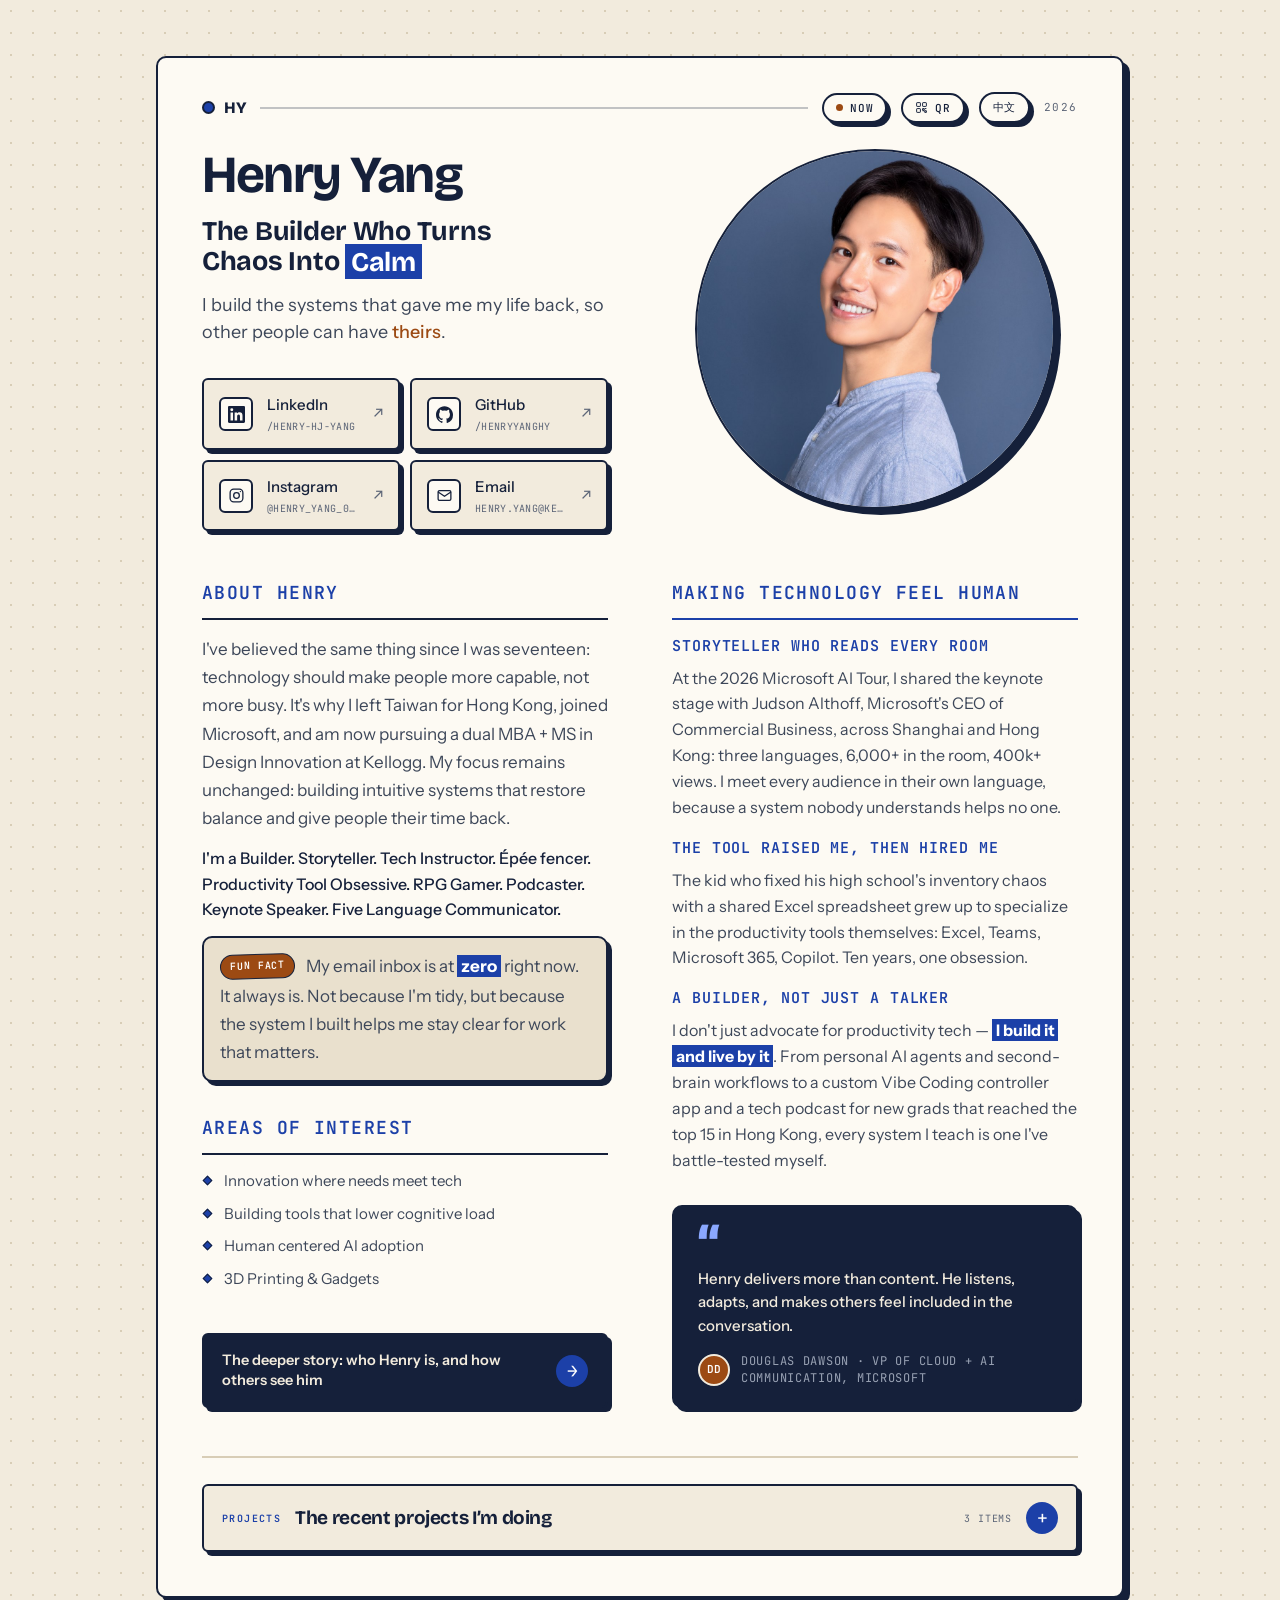
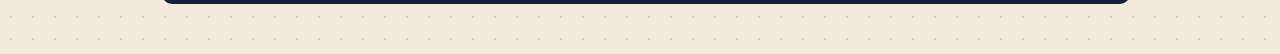
==== index.html @ aa13d62b "fix: keep photo labels and later paragraphs styled after the move The previous move carried the deta" ====
<!DOCTYPE html>
<html lang="en">
<head>
  <meta charset="utf-8" />
  <meta name="viewport" content="width=device-width, initial-scale=1, viewport-fit=cover" />
  <title>Henry Yang</title>
  <meta name="description" content="Henry Yang. The builder who turns chaos into calm. I build the systems that gave me my life back, so other people can have theirs. ex-Microsoft, Kellogg MMM '28." />
  <meta name="theme-color" content="#f2ebdd" />
  <link rel="icon" type="image/png" sizes="32x32" href="images/favicon-32.png" />
  <link rel="icon" type="image/png" sizes="192x192" href="images/favicon-192.png" />
  <link rel="apple-touch-icon" href="images/apple-touch-icon.png" />

  <!-- Open Graph -->
  <meta property="og:title" content="Henry Yang — The Builder Who Turns Chaos Into Calm" />
  <meta property="og:description" content="From proving myself to enabling others. I build the systems that gave me my life back, so other people can have theirs." />
  <meta property="og:type" content="profile" />
  <meta property="og:url" content="https://henryyanghy.github.io/namecard/" />
  <meta property="og:image" content="https://henryyanghy.github.io/namecard/images/og-v3.png" />
  <meta property="og:image:width" content="1200" />
  <meta property="og:image:height" content="630" />
  <meta property="profile:first_name" content="Henry" />
  <meta property="profile:last_name" content="Yang" />

  <!-- Twitter Card -->
  <meta name="twitter:card" content="summary_large_image" />
  <meta name="twitter:title" content="Henry Yang — The Builder Who Turns Chaos Into Calm" />
  <meta name="twitter:description" content="From proving myself to enabling others. I build the systems that gave me my life back, so other people can have theirs." />
  <meta name="twitter:image" content="https://henryyanghy.github.io/namecard/images/og-v3.png" />

  <!-- JSON-LD -->
  <script type="application/ld+json">
  {
    "@context": "https://schema.org",
    "@type": "Person",
    "name": "Henry Yang",
    "alternateName": "楊欣融",
    "url": "https://henryyanghy.github.io/namecard/",
    "email": "henry.yang@kellogg.northwestern.edu",
    "jobTitle": "Builder & AI Adoption Specialist",
    "description": "The builder who turns chaos into calm. Practitioner-expert in productivity technology, turning complex tools into systems anyone can run.",
    "knowsAbout": ["Productivity technology", "Human-centered AI adoption", "Microsoft 365 Copilot", "Second brain systems", "Tech storytelling"],
    "alumniOf": [
      { "@type": "Organization", "name": "Microsoft" },
      { "@type": "CollegeOrUniversity", "name": "Kellogg School of Management", "department": "MMM Program" }
    ],
    "sameAs": [
      "https://www.linkedin.com/in/henry-hj-yang/",
      "https://github.com/henryyangHY",
      "https://www.instagram.com/henry_yang_0927/"
    ]
  }
  </script>

  <!-- Language carried from the other page. This runs before first paint so a
       Chinese reader never sees a frame of English; the dictionary strings are
       filled in by the main script at the end of the body. -->
  <script>if(/[?&]lang=zh/i.test(location.search))document.documentElement.lang='zh-Hant';</script>

  <!-- ?lang=zh serves the same file, so point search engines at the bare URL. -->
  <link rel="canonical" href="https://henryyanghy.github.io/namecard/" />

  <!-- ?v= is a cache buster: bump it whenever v2.css changes, or returning
       visitors keep rendering new markup against a stale cached stylesheet. -->
  <link rel="stylesheet" href="assets/css/v2.css?v=4.4" />
</head>
<body>

<div class="cb-page-wrap">
  <main class="page">
    <article class="bio-card">

      <header class="rail">
        <span class="rail__brand"><span class="rail__dot" aria-hidden="true"></span><span class="rail__mono">HY</span></span>
        <span class="rail__rule" aria-hidden="true"></span>
        <button class="cb-pill" type="button" id="now-btn" data-i18n-label="now.aria" aria-label="See what Henry is up to now">
          <span class="cb-pill__live" aria-hidden="true"></span><span>Now</span>
        </button>
        <button class="cb-pill" type="button" id="qr-btn" data-i18n-label="qr.aria" aria-label="Show QR code to share this page">
          <svg viewBox="0 0 24 24" fill="none" stroke="currentColor" stroke-width="1.8" width="13" height="13" aria-hidden="true"><rect x="3" y="3" width="7" height="7" rx="1"></rect><rect x="14" y="3" width="7" height="7" rx="1"></rect><rect x="3" y="14" width="7" height="7" rx="1"></rect><path d="M14 14h3v3h-3zM18 18h3v3h-3zM14 18h3M18 14h3"></path></svg><span>QR</span>
        </button>
        <!-- Label shows the language you would GET, not the one you are in.
             It goes through the dictionary rather than paired markup: this is
             the one place an English page has to render han characters, and
             the paired-DOM rule would hide them. -->
        <button class="cb-pill" type="button" id="lang-btn" data-i18n-label="lang.aria" aria-label="Switch to Chinese">
          <span data-i18n="lang.label">中文</span>
        </button>
        <span class="rail__year">2026</span>
      </header>

      <div class="bio">

        <div class="bio__row bio__row--intro">
          <div class="bio__cell bio__cell--intro">
            <div class="bio__id">
              <h1 class="hero__name" lang="en">Henry Yang</h1>
              <h1 class="hero__name" lang="zh-Hant">楊欣融 Henry Yang</h1>
              <p class="moniker" lang="en">The Builder Who Turns<br>Chaos Into <span class="cb-mark">Calm</span></p>
              <p class="moniker" lang="zh-Hant"><span class="cb-mark">化亂為靜</span>的建造者</p>
              <p class="bio__tagline" lang="en">I build the systems that gave me my life back, so other people can have <span class="cb-em">theirs</span>.</p>
              <p class="bio__tagline" lang="zh-Hant">我打造了那些讓我重拾人生的系統，好讓其他人也能找回<span class="cb-em">自己的人生</span>。</p>
            </div>

            <nav class="bio__contact" aria-label="Contact links">
              <a class="cb-link" href="https://www.linkedin.com/in/henry-hj-yang/" target="_blank" rel="noopener">
                <span class="cb-ico"><svg viewBox="0 0 24 24" fill="currentColor" aria-hidden="true"><path d="M20.45 20.45h-3.55v-5.57c0-1.33-.02-3.04-1.85-3.04-1.86 0-2.14 1.45-2.14 2.94v5.67H9.36V9h3.41v1.56h.05c.48-.9 1.64-1.85 3.38-1.85 3.61 0 4.28 2.38 4.28 5.47v6.27ZM5.34 7.43a2.06 2.06 0 1 1 0-4.12 2.06 2.06 0 0 1 0 4.12ZM7.12 20.45H3.56V9h3.56v11.45ZM22.22 0H1.77C.79 0 0 .77 0 1.72v20.56C0 23.23.79 24 1.77 24h20.45c.98 0 1.78-.77 1.78-1.72V1.72C24 .77 23.2 0 22.22 0Z"></path></svg></span>
                <span class="cb-link__label"><span class="cb-link__name">LinkedIn</span><span class="cb-link__handle">/HENRY-HJ-YANG</span></span>
                <span class="cb-arrow" aria-hidden="true">↗</span>
              </a>
              <a class="cb-link" href="https://github.com/henryyangHY" target="_blank" rel="noopener">
                <span class="cb-ico"><svg viewBox="0 0 24 24" fill="currentColor" aria-hidden="true"><path d="M12 .5C5.37.5 0 5.87 0 12.5c0 5.3 3.44 9.8 8.21 11.39.6.11.82-.26.82-.58v-2.03c-3.34.73-4.04-1.61-4.04-1.61-.55-1.39-1.34-1.76-1.34-1.76-1.09-.75.08-.73.08-.73 1.21.09 1.84 1.24 1.84 1.24 1.07 1.84 2.81 1.31 3.5 1 .11-.78.42-1.31.76-1.61-2.67-.3-5.47-1.34-5.47-5.95 0-1.31.47-2.39 1.24-3.24-.12-.3-.54-1.52.12-3.18 0 0 1.01-.32 3.3 1.24a11.4 11.4 0 0 1 6 0c2.29-1.56 3.3-1.24 3.3-1.24.66 1.66.24 2.88.12 3.18.77.85 1.24 1.93 1.24 3.24 0 4.62-2.8 5.65-5.48 5.94.43.37.81 1.1.81 2.22v3.29c0 .32.22.7.83.58A12 12 0 0 0 24 12.5C24 5.87 18.63.5 12 .5Z"></path></svg></span>
                <span class="cb-link__label"><span class="cb-link__name">GitHub</span><span class="cb-link__handle">/HENRYYANGHY</span></span>
                <span class="cb-arrow" aria-hidden="true">↗</span>
              </a>
              <a class="cb-link" href="https://www.instagram.com/henry_yang_0927/" target="_blank" rel="noopener">
                <span class="cb-ico"><svg viewBox="0 0 24 24" fill="none" stroke="currentColor" stroke-width="1.8" aria-hidden="true"><rect x="3" y="3" width="18" height="18" rx="5"></rect><circle cx="12" cy="12" r="4"></circle><circle cx="17.5" cy="6.5" r="1" fill="currentColor" stroke="none"></circle></svg></span>
                <span class="cb-link__label"><span class="cb-link__name">Instagram</span><span class="cb-link__handle">@HENRY_YANG_0927</span></span>
                <span class="cb-arrow" aria-hidden="true">↗</span>
              </a>
              <a class="cb-link" href="mailto:henry.yang@kellogg.northwestern.edu">
                <span class="cb-ico"><svg viewBox="0 0 24 24" fill="none" stroke="currentColor" stroke-width="1.8" aria-hidden="true"><rect x="3" y="5" width="18" height="14" rx="2"></rect><path d="m3 7 9 6 9-6"></path></svg></span>
                <span class="cb-link__label"><span class="cb-link__name">Email</span><span class="cb-link__handle">HENRY.YANG@KELLOGG.NORTHWESTERN.EDU</span></span>
                <span class="cb-arrow" aria-hidden="true">↗</span>
              </a>
            </nav>
          </div>

          <div class="bio__cell bio__cell--media">
            <button class="bio__photo avatar" type="button" id="avatar-btn" data-i18n-label="avatar.aria" aria-label="Save Henry's contact card to your phone">
              <span class="avatar__frame"><img src="images/avatar.jpg" alt="Henry Yang" width="200" height="200"></span>
              <span class="avatar__tape" aria-hidden="true" data-i18n="avatar.tape">Tap the photo to save contact</span>
            </button>
          </div>
        </div>

        <div class="bio__row bio__row--body">
          <div class="bio__cell bio__cell--facets">
            <section class="block bio__about">
              <h2 class="block__head" style="font-size: 18px" lang="en">About Henry</h2>
              <h2 class="block__head" style="font-size: 18px" lang="zh-Hant">關於 Henry</h2>
              <p class="about__belief" lang="en">I've believed the same thing since I was seventeen: technology should make people more capable, not more busy. It's why I left Taiwan for Hong Kong, joined Microsoft, and am now pursuing a dual MBA + MS in Design Innovation at Kellogg. My focus remains unchanged: building intuitive systems that restore balance and give people their time back.</p>
              <p class="about__belief" lang="zh-Hant">從十七歲到現在，我始終相信：科技應該使人更有能力，而不是讓人更忙碌。這就是為什麼我離開台灣到香港、加入 Microsoft，現在則在美國西北大學的凱洛格管理學院攻讀 MBA 與創新設計雙碩士學位。我的專注始終不變：打造直覺好用的系統，把平衡和時間還給人。</p>
              <p class="about__attrs" lang="en">I'm a Builder. Storyteller. Tech Instructor. Épée fencer. Productivity Tool Obsessive. RPG Gamer. Podcaster. Keynote Speaker. Five Language Communicator.</p>
              <p class="about__attrs" lang="zh-Hant">我是一個喜歡動手做的人。擅長說故事的人。科技講師。重劍擊劍手。生產力工具偏執狂。RPG 玩家。Podcast 主持人。主題演講講者。五語溝通者。</p>
              <p class="about__fun" lang="en"><span class="about__fun-tag">Fun fact</span> My email inbox is at <span class="cb-mark">zero</span>&nbsp;right now. It always is. Not because I'm tidy, but because the system I built helps me stay clear for work that matters.</p>
              <p class="about__fun" lang="zh-Hant"><span class="about__fun-tag">冷知識</span> 我的收件匣幾乎永遠保持<span class="cb-mark">零封信件</span>。<br>不是因為我愛整潔，而是因為我打造的系統幫助我為重要的工作保持清晰的思緒。</p>
            </section>

            <section class="block bio__areas">
              <h2 class="block__head" style="font-size: 18px" lang="en">Areas of interest</h2>
              <h2 class="block__head" style="font-size: 18px" lang="zh-Hant">關注的領域</h2>
              <ul class="ai-list">
                <li lang="en">Innovation where needs meet tech</li>
                <li lang="zh-Hant">需求與科技擦出的火花</li>
                <li lang="en">Building tools that lower cognitive load</li>
                <li lang="zh-Hant">打造降低認知負荷的工具</li>
                <li lang="en">Human centered AI adoption</li>
                <li lang="zh-Hant">以人為主體的 AI 設計與導入</li>
                <li lang="en">3D Printing &amp; Gadgets</li>
                <li lang="zh-Hant">3D 列印與各種小工具</li>
              </ul>
            </section>

            <a class="bio__cta story-cta" href="story.html">
              <span class="story-cta__text" lang="en">The deeper story: who Henry is, and how others see him</span>
              <span class="story-cta__text" lang="zh-Hant">更完整的故事：所以 Henry 到底是誰？</span>
              <span class="story-cta__arrow" aria-hidden="true">→</span>
            </a>
          </div>

          <div class="bio__cell bio__cell--proof">
            <section class="block bio__proofs">
              <h2 class="block__head block__head--accent" style="font-size: 18px" lang="en">Making technology feel human</h2>
              <h2 class="block__head block__head--accent" style="font-size: 18px" lang="zh-Hant">讓科技更有人的溫度</h2>
              <div class="proofs">
                <div class="proof">
                  <h3 class="proof__title" style="font-size: 15px" lang="en">Storyteller who reads every room</h3>
                  <h3 class="proof__title" style="font-size: 15px" lang="zh-Hant">能讀懂每一個場子的說書人</h3>
                  <p class="proof__text" lang="en">At the 2026 Microsoft AI Tour, I shared the keynote stage with Judson Althoff, Microsoft's CEO of Commercial Business, across Shanghai and Hong Kong: three languages, 6,000+ in the room, 400k+ views. I meet every audience in their own language, because a system nobody understands helps no one.</p>
                  <p class="proof__text" lang="zh-Hant">在 2026 年 Microsoft AI Tour 上，我與 Microsoft 商業業務執行長 Judson Althoff 一同站上上海與香港的主題演講舞台：三種語言、現場超過 6,000 人、觀看次數超過 40 萬。我用每一位觀眾自己的語言與他們交流，因為一個沒有人理解的系統，幫不了任何人。</p>
                </div>
                <div class="proof">
                  <h3 class="proof__title" style="font-size: 15px" lang="en">The tool raised me, then hired me</h3>
                  <h3 class="proof__title" style="font-size: 15px" lang="zh-Hant">生產力工具成就了我，然後雇用了我</h3>
                  <p class="proof__text" lang="en">The kid who fixed his high school's inventory chaos with a shared Excel spreadsheet grew up to specialize in the productivity tools themselves: Excel, Teams, Microsoft 365, Copilot. Ten years, one obsession.</p>
                  <p class="proof__text" lang="zh-Hant">那個用一份共用 Excel 試算表解決高中庫存混亂的小孩，長大後成為了專精生產力工具的專家：Excel、Teams、Microsoft 365、Copilot。十年光陰，一份執念。</p>
                </div>
                <div class="proof">
                  <h3 class="proof__title" style="font-size: 15px" lang="en">A builder, not just a talker</h3>
                  <h3 class="proof__title" style="font-size: 15px" lang="zh-Hant">會講，更會做</h3>
                  <p class="proof__text" lang="en">I don't just advocate for productivity tech — <span class="cb-mark">I build it and live by it</span>. From personal AI agents and second-brain workflows to a custom Vibe Coding controller app and a tech podcast for new grads that reached the top 15 in Hong Kong, every system I teach is one I've battle-tested myself.</p>
                  <p class="proof__text" lang="zh-Hant">我不只提倡生產力科技，<span class="cb-mark">我更親手打造，並身體力行</span>。從個人 AI agent、第二大腦工作流，到自己寫的 Vibe Coding 控制器 app，再到一檔給新鮮人的科技 Podcast（在香港衝到前 15 名），我教的每一套系統，都是我親身實戰驗證過的。</p>
                </div>
              </div>
            </section>

            <!-- Someone else's words stay in their own words in both languages.
                 The Chinese reading sits underneath as a gloss, marked as a
                 translation rather than standing in for what he said. -->
            <blockquote class="bio__testimonial testimonial">
              <p class="testimonial__quote" style="font-size: 15px">Henry delivers more than content. He listens, adapts, and makes others feel included in the conversation.</p>
              <p class="quote-gloss" lang="zh-Hant">「Henry 給的不只是內容。他會聽、會調整，讓每個人都覺得自己在這場對話裡。」</p>
              <footer class="testimonial__foot">
                <span class="testimonial__avatar" aria-hidden="true">DD</span>
                <cite class="testimonial__cite" style="font-size: 12px" lang="en">Douglas Dawson · VP of Cloud + AI Communication, Microsoft</cite>
                <cite class="testimonial__cite" style="font-size: 12px" lang="zh-Hant">Douglas Dawson · Microsoft 雲端與 AI 溝通副總裁</cite>
              </footer>
            </blockquote>
          </div>
        </div>


        <details class="projects" id="projects">
          <summary class="projects__summary">
            <span class="projects__head">
              <span class="projects__kicker" lang="en">Projects</span>
              <span class="projects__kicker" lang="zh-Hant">專案</span>
              <span class="projects__title" lang="en">The recent projects I&rsquo;m doing</span>
              <span class="projects__title" lang="zh-Hant">最近在做的事</span>
            </span>
            <span class="projects__count" data-i18n="projects.count">3 items</span>
            <span class="projects__toggle" aria-hidden="true"></span>
          </summary>

          <div class="projects__grid" id="projects-grid">

            <article class="project" id="p-paper-bridge">
              <button class="project__open" type="button">
                <span class="project__thumb"><img src="images/projects/paper-bridge/01-desk.jpg" alt="" width="1600" height="1200" loading="lazy" decoding="async" style="object-position:center 35%"></span>
                <span class="project__verb" lang="en">I built</span>
                <span class="project__verb" lang="zh-Hant">我在做</span>
                <span class="project__name" lang="en"><em>I built:</em> An AI agent skill that bridges my digital and analog notes for classes</span>
                <span class="project__name" lang="zh-Hant"><em>我在做：</em>一個 AI agent skill，串接我上課的數位筆記與紙本筆記</span>
                <span class="project__line" lang="en">paper-bridge turns photos of my Post-its into Heptabase notes, and my Heptabase whiteboards into print-ready PDFs.</span>
                <span class="project__line" lang="zh-Hant">paper-bridge 把 Post-it 照片變成 Heptabase 筆記，也把白板印成可以帶進教室的 PDF。</span>
                <span class="project__meta"><span class="project__year">2026</span><span class="project__cue" data-i18n="cue.open">Open &#8599;</span></span>
              </button>

              <div class="project__detail" hidden>
                <header class="pd__head">
                  <span class="project__verb" lang="en">I built</span>
                  <span class="project__verb" lang="zh-Hant">我在做</span>
                  <h2 class="pd__title" lang="en"><em>I built:</em> An AI agent skill that bridges my digital and analog notes for classes</h2>
                  <h2 class="pd__title" lang="zh-Hant"><em>我在做：</em>一個 AI agent skill，串接我上課的數位筆記與紙本筆記</h2>
                  <p class="pd__meta" lang="en">Agent Skill for Claude Code &middot; Sep 2026</p>
                  <p class="pd__meta" lang="zh-Hant">Claude Code agent skill &middot; 2026 年 9 月</p>
                </header>
                <div class="pd__rule"></div>
                <div class="pd__body">
                  <p lang="en">Many of my Kellogg classes restrict laptops and other devices.</p>
                  <p lang="zh-Hant">Kellogg 的很多課是有電腦或科技設備限制的。</p>
                  <p lang="en">I take notes with the <span class="cb-mark">Zettelkasten</span> method, so in class I got used to writing them on Post-its, while the place I actually organize my thinking is a digital tool, Heptabase. Over time I noticed that whether I wrote on handouts or Post-its, I rarely found time after class to bring those notes back into my digital system. And the reading notes I prepared digitally before class were hard to bring into the room, because Heptabase's print export is limited.</p>
                  <p lang="zh-Hant">因為我習慣使用<span class="cb-mark">卡片盒筆記法</span>來做筆記，課堂上就養成了把筆記寫在 Post-it 上的習慣，但我實際上整理思考的地方卻在數位工具 Heptabase 上。久而久之我發現，不管我是寫在講義還是 Post-it 上，下課後真的很少有時間把它們帶回數位系統裡。同時，課前透過數位工具整理好的閱讀筆記，也因為 Heptabase 本身的列印輸出功能不夠完整，導致每次想把卡片具體印出來帶進教室都很困難。</p>
                  <p lang="en">So I built Paper Bridge, an AI skill that connects both directions: from paper to digital whiteboard, and from digital whiteboard back to paper:</p>
                  <p lang="zh-Hant">於是我做了一個叫 Paper Bridge 的 AI skill，把「實體紙本到電子白板」以及「電子白板到實體紙本」這兩個方向接起來：</p>
                  <ul lang="en">
                    <li><p>Before class: I preview the material and organize it into cards the way I think. Then I just ask the AI to export the whiteboard for class, and it turns every card into a PDF in the layout I like.</p></li>
                    <li><p>After class: I lay out all my Post-its on the desk, take a photo and hand it to the AI agent. It transcribes them, expands the simpler ideas into permanent notes, redraws my hand-drawn diagrams as digital ones, and places everything on the right whiteboard, following the layout on my desk.</p></li>
                  </ul>
                  <ul lang="zh-Hant">
                    <li><p>上課前：我會預習課堂內容並照自己的思考方式整理成卡片。接著只要告訴 AI 把白板輸出成上課用的卡片，它就能完整將所有卡片依照我喜歡的排版格式匯出成 PDF。</p></li>
                    <li><p>上課後：我會把課堂上整理的所有 Post-it 排在桌上拍張照丟給 AI agent，它就會自動轉錄內容，並針對部分簡單的想法擴寫成永久筆記、將手繪圖表重製成電子圖表，再按照桌面的排法相應排在對的白板上。</p></li>
                  </ul>
                  <p lang="en">That closes the loop between physical and digital, in both directions.</p>
                  <p lang="zh-Hant">由此就完成了現實與虛擬、實體與數位的雙向連接。</p>
                </div>
                <div>
                  <p class="pd__label" lang="en">Paper to board</p>
                  <p class="pd__label" lang="zh-Hant">紙本到白板</p>
                  <div class="pd__shots pd__shots--two">
                    <figure class="pd__shot"><img src="images/projects/paper-bridge/01-desk.jpg" alt="Post-it notes from a marketing class laid out on a desk, with arrows drawn between them" width="1600" height="1200" loading="lazy" decoding="async" style="object-position:center 35%"></figure>
                    <figure class="pd__shot"><img src="images/projects/paper-bridge/02-board.jpg" alt="The same notes rebuilt on a Heptabase whiteboard: expanded cards with diagrams, linked by arrows" width="1448" height="928" loading="lazy" decoding="async" style="object-position:center 45%"></figure>
                  </div>
                </div>
                <div>
                  <p class="pd__label" lang="en">Board to paper</p>
                  <p class="pd__label" lang="zh-Hant">白板到紙本</p>
                  <div class="pd__shots pd__shots--two">
                    <figure class="pd__shot"><img src="images/projects/paper-bridge/03-board.jpg" alt="A Heptabase whiteboard of strategy reading notes, grouped into three sections of cards" width="1455" height="898" loading="lazy" decoding="async" style="object-position:center 0%"></figure>
                    <figure class="pd__shot"><img src="images/projects/paper-bridge/04-printed.jpg" alt="The same cards printed two to a page, spread out on a desk next to a keyboard" width="1600" height="1200" loading="lazy" decoding="async" style="object-position:center 55%"></figure>
                  </div>
                </div>
                <div class="pd__body">
                  <p lang="en">Two things turned out to be especially interesting:</p>
                  <p lang="zh-Hant">我覺得特別有趣的地方有兩個：</p>
                  <ol lang="en">
                    <li><p>I can focus on understanding and new ideas, not on format.</p><p>Sometimes an idea comes fast and all I have is a Post-it and a pen, and some ideas are faster, more precise and more inspiring to write by hand. I no longer worry about the medium, so I can stay focused on thinking.</p></li>
                    <li><p>I capture sparks of insight and develop them.</p><p>Ideas often pop up in class, but afterwards there is rarely time to follow up on each note or look for references, so many interesting ideas get buried. With this skill, even a rough idea goes to the AI, which checks with me what I meant and then adds the most relevant examples, sparking more ideas.</p></li>
                  </ol>
                  <ol lang="zh-Hant">
                    <li><p>製作筆記時能更 focus 在理解與創造新想法，不需拘泥於形式。</p><p>有時很快有了想法但手邊只有 Post-it 或筆，或是某些想法用筆寫下來更快、更準、更具啟發性時，我不需要擔心受限於媒介。這讓我能更專注在思考上。</p></li>
                    <li><p>捕捉並深化靈光乍現的想法。</p><p>上課時常會冒出靈感，但事後往往沒時間照著筆記一一跟進或找相關參考資料，許多有趣的點子就這樣很可惜的被埋沒了！做了這個 Skill 後，即便只是很粗糙的想法，丟給 AI 並向我確認意思後，它就能幫我補充最相關的例子，進一步激發更多創意與想像。</p></li>
                  </ol>
                  <p lang="en">I also built several human-in-the-loop steps into the skill. When it transcribes handwritten cards and writes them to the digital whiteboard, I deliberately made it check with me on anything it didn't understand, including unclear arrows between notes, so I can fill in the gaps.</p>
                  <p lang="zh-Hant">在設計這個 skill 時，我也考慮了許多 human-in-the-loop 的環節。例如在轉錄手寫卡片並寫入電子白板時，我很有意識地讓它必須跟我確認理解不清楚的地方，或是釐清不明白的箭頭關聯性，再由我補充。</p>
                  <p lang="en">This is an important lesson I learned building AI agent skills: <strong class="cb-em">the cost of aligning a human and an AI is far lower than the cost of fixing the AI's mistakes afterwards.</strong> From now on, whenever I design an AI agent or skill, building an alignment step in before it acts, and keeping a human in the loop, is essential. This project made that very real for me.</p>
                  <p lang="zh-Hant">這是我在開發 AI agent skill 時學到的重要一課：<strong class="cb-em">人類與 AI 之間的 alignment 成本，遠低於 AI 做錯後重新修正的成本。</strong>往後設計任何 AI agent 與 skill 相關功能時，在讓它執行任務前先設計 alignment 環節、確保 human-in-the-loop 至關重要，我在這個專案中非常實際地感受到了這點。</p>
                  <p lang="en">Finally, this project does more than solve my own pain point. It's a way to put the <span class="cb-mark">RDB (Research, Design, Build)</span> process I learned in MMM to work. The solution fixed my classroom problem, and along the way I learned much more about everything an AI PM building productivity tools needs to think about. It has been a really fun learning experience.</p>
                  <p lang="zh-Hant">最後，這項專案不單只是解決我個人的痛點，更是一個去 leverage MMM 學到的<span class="cb-mark">RDB（Research, Design, Build）</span>過程。做出的 solution 不僅解決了上課問題，我也在過程中學習到更多身為 AI PM、做生產力工具的人所需要思考的方方面面，是一個很有趣的學習體驗。</p>
                </div>
              </div>
            </article>

            <article class="project" id="p-workshop">
              <button class="project__open" type="button">
                <span class="project__thumb"><img src="images/projects/workshop/01-room.jpg" alt="" width="1600" height="1200" loading="lazy" decoding="async" style="object-position:center 58%"></span>
                <span class="project__verb" lang="en">I teach</span>
                <span class="project__verb" lang="zh-Hant">我在教</span>
                <span class="project__name" lang="en"><em>I teach:</em> AI productivity, and how to take notes so knowledge compounds</span>
                <span class="project__name" lang="zh-Hant"><em>我在教：</em>AI 生產力，以及怎麼記筆記讓知識複利</span>
                <span class="project__line" lang="en">Two runs at Kellogg &mdash; 30+, then nearly 70 people. Zettelkasten, Markdown, AI.</span>
                <span class="project__line" lang="zh-Hant">我在 Kellogg 辦了兩場：第一場超過 30 人，然後第二場將近 70 人參加。Zettelkasten、Markdown、AI。</span>
                <span class="project__meta"><span class="project__year">2026</span><span class="project__cue" data-i18n="cue.open">Open &#8599;</span></span>
              </button>

              <div class="project__detail" hidden>
                <header class="pd__head">
                  <span class="project__verb" lang="en">I teach</span>
                  <span class="project__verb" lang="zh-Hant">我在教</span>
                  <h2 class="pd__title" lang="en"><em>I teach:</em> AI productivity and how to take notes to make knowledge compound</h2>
                  <h2 class="pd__title" lang="zh-Hant"><em>我在教：</em>AI 生產力，以及怎麼記筆記讓知識複利</h2>
                  <p class="pd__meta" lang="en">Self-organized workshop for Kellogg students &middot; Sep 15, 2026</p>
                  <p class="pd__meta" lang="zh-Hant">我為 Kellogg 同學自辦的工作坊 &middot; 2026 年 9 月 15 日</p>
                </header>
                <div class="pd__rule"></div>
                <div class="pd__body">
                  <p lang="en">How to take notes that help you think &mdash; and connect ideas across every subject.</p>
                  <p lang="zh-Hant">怎麼記下能幫你思考的筆記，並且讓不同領域的想法互相串連，讓知識連線成網。</p>
                </div>
                <div>
                  <p class="pd__label" lang="en">From the room</p>
                  <p class="pd__label" lang="zh-Hant">現場</p>
                  <div class="pd__shots">
                    <figure class="pd__shot"><img src="images/projects/workshop/01-room.jpg" alt="The lecture hall at the start of the session, title slide on both screens" width="1600" height="1200" loading="lazy" decoding="async" style="object-position:center 58%"></figure>
                    <figure class="pd__shot"><img src="images/projects/workshop/02-audience.jpg" alt="The room seen from the podium, laptops open across the tiers" width="1200" height="1600" loading="lazy" decoding="async" style="object-position:center 80%"></figure>
                    <figure class="pd__shot"><img src="images/projects/workshop/03-note-canvas.jpg" alt="A live note canvas on the screen during the session" width="1108" height="1477" loading="lazy" decoding="async" style="object-position:center 78%"></figure>
                  </div>
                </div>
                <div>
                  <p class="pd__label" lang="en">The session</p>
                  <p class="pd__label" lang="zh-Hant">這堂課</p>
                  <div class="pd__player" data-video="6ReXxS6mL-M">
                    <img src="images/projects/workshop/01-room.jpg" alt="" width="1600" height="1200" loading="lazy" decoding="async" style="object-position:center 58%">
                    <button class="pd__play" type="button" data-i18n-label="pd.play.session" aria-label="Play the session recording">
                      <span><svg viewBox="0 0 24 24" width="30" height="30" aria-hidden="true"><path d="M9 6.5l9 5.5-9 5.5z" fill="currentColor"></path></svg></span>
                    </button>
                  </div>
                  <p class="pd__caption"><a href="https://www.youtube.com/watch?v=6ReXxS6mL-M" target="_blank" rel="noopener" data-i18n="pd.youtube">Watch on YouTube &#8599;</a></p>
                </div>
              </div>
            </article>

            <article class="project" id="p-claudegamepad">
              <button class="project__open" type="button">
                <span class="project__thumb"><video class="project__loop" src="images/projects/claudegamepad/thumb-loop.mp4" poster="images/projects/claudegamepad/thumb-cover.jpg" width="960" height="540" muted loop playsinline preload="none" aria-hidden="true"></video></span>
                <span class="project__verb" lang="en">I built</span>
                <span class="project__verb" lang="zh-Hant">我在做</span>
                <span class="project__name" lang="en"><em>I built:</em> ClaudeGamepad &mdash; vibe coding with a game controller</span>
                <span class="project__name" lang="zh-Hant"><em>我在做：</em>ClaudeGamepad &mdash; 用遊戲手把 vibe coding</span>
                <span class="project__line" lang="en">A native macOS menu bar app that puts Claude Code on a controller.</span>
                <span class="project__line" lang="zh-Hant">一個原生 macOS 選單列 app，把 Claude Code 搬到手把上。</span>
                <span class="project__meta"><span class="project__year">2026</span><span class="project__cue" data-i18n="cue.open">Open &#8599;</span></span>
              </button>

              <div class="project__detail" hidden>
                <header class="pd__head">
                  <span class="project__verb" lang="en">I built</span>
                  <span class="project__verb" lang="zh-Hant">我在做</span>
                  <h2 class="pd__title" lang="en"><em>I built:</em> ClaudeGamepad &mdash; vibe coding with a game controller</h2>
                  <h2 class="pd__title" lang="zh-Hant"><em>我在做：</em>ClaudeGamepad &mdash; 用遊戲手把 vibe coding</h2>
                  <p class="pd__meta" lang="en">Open Source macOS Menu Bar App &middot; May 2026</p>
                  <p class="pd__meta" lang="zh-Hant">開源 macOS 選單列 App &middot; 2026 年 5 月</p>
                </header>
                <div class="pd__rule"></div>
                <div class="pd__body">
                  <p lang="en">A native macOS menu bar app that lets you control Claude Code with a game controller. Lean back, plug in, and vibe code &mdash; hands off the keyboard, eyes still on the terminal.</p>
                  <p lang="zh-Hant">一個原生 macOS 選單列 app，讓你用遊戲手把控制 Claude Code。往後靠、接上手把、開始 vibe coding &mdash; 手離開鍵盤，眼睛還在 terminal 上。</p>
                  <p lang="en">Native Swift + AppKit. No Electron, no Python. Xbox, PS5 and MFi controllers on macOS&nbsp;14+.</p>
                  <p lang="zh-Hant">原生 Swift + AppKit。沒有 Electron，沒有 Python。支援 macOS&nbsp;14+ 的 Xbox、PS5 與 MFi 手把。</p>
                </div>
                <!-- Photo left, demo right: both portrait, so they share one row. -->
                <div class="pd__pair">
                  <figure class="pd__shot"><img src="images/projects/claudegamepad/01-desk.jpg" alt="ClaudeGamepad open beside the terminal, controller in hand, quick-prompt overlay on screen" width="1200" height="1600" loading="lazy" decoding="async" style="object-position:center 48%"></figure>
                  <p class="pd__label" lang="en">The demo</p>
                  <p class="pd__label" lang="zh-Hant">Demo</p>
                  <div class="pd__player" data-video="BqHP_jRhW2g" data-title="ClaudeGamepad demo">
                    <img src="images/projects/claudegamepad/demo-cover.jpg" alt="" width="1200" height="1600" loading="lazy" decoding="async">
                    <button class="pd__play" type="button" data-i18n-label="pd.play.demo" aria-label="Play the demo">
                      <span><svg viewBox="0 0 24 24" width="30" height="30" aria-hidden="true"><path d="M9 6.5l9 5.5-9 5.5z" fill="currentColor"></path></svg></span>
                    </button>
                  </div>
                  <p class="pd__caption"><a href="https://www.youtube.com/shorts/BqHP_jRhW2g" target="_blank" rel="noopener" data-i18n="pd.youtube">Watch on YouTube &#8599;</a></p>
                </div>
              </div>
            </article>

          </div>
        </details>

      </div>
    </article>
  </main>

  <div class="toast" role="status" aria-live="polite" id="toast"></div>
  <a id="vcard-link" href="images/henry-yang.vcf" download hidden>vCard</a>

  <!-- QR Code Modal -->
  <div class="cb-scrim" id="qr-scrim" hidden>
    <div class="cb-modal cb-modal--qr" role="dialog" aria-modal="true" data-i18n-label="qr.modal.aria" aria-label="QR code">
      <button class="cb-close" type="button" id="qr-close" data-i18n-label="close.aria" aria-label="Close">
        <svg viewBox="0 0 24 24" fill="none" stroke="currentColor" stroke-width="2" width="18" height="18" aria-hidden="true"><path d="M18 6L6 18M6 6l12 12"></path></svg>
      </button>
      <div class="qr-label" data-i18n="qr.scan">Scan to visit</div>
      <div class="qr-box" id="qr-box"></div>
      <div class="qr-url" id="qr-url"></div>
    </div>
  </div>

  <!-- Now Modal -->
  <div class="cb-scrim" id="now-scrim" hidden>
    <div class="cb-modal cb-modal--now" role="dialog" aria-modal="true" data-i18n-label="now.modal.aria" aria-label="What I'm doing now">
      <button class="cb-close" type="button" id="now-close" data-i18n-label="close.aria" aria-label="Close">
        <svg viewBox="0 0 24 24" fill="none" stroke="currentColor" stroke-width="2" width="18" height="18" aria-hidden="true"><path d="M18 6L6 18M6 6l12 12"></path></svg>
      </button>
      <header class="now-head">
        <div class="now-title-row"><span class="now-live" aria-hidden="true"></span><h2 class="now-title" data-i18n="now.title">Now · Henry</h2></div>
        <p class="now-sub"><span data-i18n="now.sub">What I'm up to · last updated</span> <span id="now-updated">—</span></p>
      </header>
      <ol class="now-list" id="now-list">
        <li class="now-loading" data-i18n="now.loading">Loading…</li>
      </ol>
      <footer class="now-foot"><span data-i18n="now.foot">Inspired by</span> <a href="https://nownownow.com" target="_blank" rel="noopener">nownownow.com</a></footer>
    </div>
  </div>

  <!-- Project Modal -->
  <div class="cb-scrim" id="project-scrim" hidden>
    <div class="cb-modal cb-modal--project" role="dialog" aria-modal="true" aria-labelledby="project-title">
      <button class="cb-close" type="button" id="project-close" data-i18n-label="close.aria" aria-label="Close">
        <svg viewBox="0 0 24 24" fill="none" stroke="currentColor" stroke-width="2" width="18" height="18" aria-hidden="true"><path d="M18 6L6 18M6 6l12 12"></path></svg>
      </button>
      <div id="project-body"></div>
    </div>
  </div>
</div>

<script>
(function(){

  // ---------- language ----------
  // English lives where it is used: in the markup, or inline at the call site.
  // Chinese is an overlay on top of it, and lives only in this one object.
  // That way English can never drift out of sync with a duplicate copy, and
  // adding a language string is always "add one line here".
  //
  // Content prose does NOT belong here — it uses paired lang="" markup, so the
  // two languages sit next to each other in the HTML. This dictionary is only
  // for interface strings, which repeat, and for text that has no element of
  // its own (<title>, meta, and strings built in JS).
  var ZH = {
    'lang.label'     : 'EN',
    'lang.aria'      : 'Switch to English',
    'meta.title'     : '楊欣融 Henry Yang',
    'meta.desc'      : '楊欣融 Henry Yang。化亂為靜的建造者。我打造了那些讓我重拾人生的系統，好讓其他人也能找回自己的人生。ex-Microsoft，Kellogg MMM 28 屆。',
    'now.aria'       : '看看 Henry 最近在做什麼',
    'qr.aria'        : '顯示 QR code 以分享本頁',
    'qr.modal.aria'  : 'QR code',
    'qr.scan'        : '掃描開啟本頁',
    'close.aria'     : '關閉',
    'avatar.aria'    : '把 Henry 的聯絡資訊存到手機',
    'avatar.tape'    : '點照片即可儲存聯絡資訊',
    'now.modal.aria' : 'Henry 最近在做的事',
    'now.title'      : 'Now · Henry',
    'now.sub'        : '最近在做的事 · 更新於',
    'now.loading'    : '載入中…',
    'now.empty'      : '目前還沒有內容。',
    'now.error'      : '載入失敗，請稍後再試。',
    'now.foot'       : '靈感來自',
    'toast.vcard'    : '✓ 聯絡資訊已下載 — 開啟後即可存入手機。',
    'tag.building'   : '打造中',
    'tag.learning'   : '學習中',
    'tag.reading'    : '閱讀中',
    'tag.thinking'   : '思考中',
    'tag.shipping'   : '發布中',
    'tag.life'       : '生活',
    'projects.count' : '3 個項目',
    'cue.open'       : '展開 ↗',
    'pd.youtube'     : '到 YouTube 觀看 ↗',
    'pd.play.session': '播放課程錄影',
    'pd.play.demo'   : '播放 demo'
  };

  var htmlEl = document.documentElement;
  var EN = null;   // snapshotted from the page the first time we switch away

  function lang(){ return htmlEl.lang === 'zh-Hant' ? 'zh-Hant' : 'en'; }

  // Look up a JS-generated string. The English stays inline at the call site
  // so you can read the code without cross-referencing the dictionary.
  function t(key, en){ return (lang() === 'zh-Hant' && ZH[key]) ? ZH[key] : en; }

  function snapshotEnglish(){
    EN = {};
    var i, el, nodes;
    nodes = document.querySelectorAll('[data-i18n]');
    for (i = 0; i < nodes.length; i++) {
      el = nodes[i];
      EN[el.getAttribute('data-i18n')] = el.textContent;
    }
    nodes = document.querySelectorAll('[data-i18n-label]');
    for (i = 0; i < nodes.length; i++) {
      el = nodes[i];
      EN[el.getAttribute('data-i18n-label')] = el.getAttribute('aria-label');
    }
    EN['meta.title'] = document.title;
    var desc = document.querySelector('meta[name="description"]');
    EN['meta.desc'] = desc ? desc.getAttribute('content') : '';
  }


  // Carrying the language across pages: the URL is the carrier, so a Chinese
  // reader who follows a link stays in Chinese, and the link they copy or the
  // QR they show opens in Chinese too. A bare URL still opens in English.
  function syncUrl(next){
    var q = next === 'zh-Hant' ? '?lang=zh' : '';
    history.replaceState(null, '', location.pathname + q + location.hash);
  }
  function syncLinks(next){
    var q = next === 'zh-Hant' ? '?lang=zh' : '';
    var links = document.querySelectorAll('a[href^="index.html"],a[href^="story.html"]');
    for (var i = 0; i < links.length; i++) {
      var parts = links[i].getAttribute('href').split('#');
      var path = parts[0].split('?')[0];
      links[i].setAttribute('href', path + q + (parts[1] ? '#' + parts[1] : ''));
    }
  }
  function applyLang(next){
    if (!EN) snapshotEnglish();
    var dict = next === 'zh-Hant' ? ZH : EN;
    htmlEl.lang = next;

    var i, el, key, nodes;
    nodes = document.querySelectorAll('[data-i18n]');
    for (i = 0; i < nodes.length; i++) {
      el = nodes[i];
      key = el.getAttribute('data-i18n');
      if (dict[key] != null) el.textContent = dict[key];
    }
    nodes = document.querySelectorAll('[data-i18n-label]');
    for (i = 0; i < nodes.length; i++) {
      el = nodes[i];
      key = el.getAttribute('data-i18n-label');
      if (dict[key] != null) el.setAttribute('aria-label', dict[key]);
    }

    if (dict['meta.title'] != null) document.title = dict['meta.title'];
    var desc = document.querySelector('meta[name="description"]');
    if (desc && dict['meta.desc'] != null) desc.setAttribute('content', dict['meta.desc']);

    syncUrl(next);
    syncLinks(next);
    qrRendered = false;   // the QR encodes the current URL, which just changed

    // The Now list is built in JS, so it does not follow the CSS swap.
    // Re-render from the copy already in memory rather than re-fetching.
    if (nowData) renderNow(nowData);
  }

  document.getElementById('lang-btn').addEventListener('click', function(){
    applyLang(lang() === 'zh-Hant' ? 'en' : 'zh-Hant');
  });

  var toast = document.getElementById('toast');
  var vcard = document.getElementById('vcard-link');
  var toastTimer;
  function showToast(msg){
    toast.textContent = msg;
    toast.classList.add('toast--show');
    clearTimeout(toastTimer);
    toastTimer = setTimeout(function(){ toast.classList.remove('toast--show'); }, 3400);
  }
  document.getElementById('avatar-btn').addEventListener('click', function(){
    vcard.click();
    showToast(t('toast.vcard', '✓ Contact downloaded — open it to save Henry to your phone.'));
  });

  // ---------- QR modal ----------
  var qrScrim = document.getElementById('qr-scrim');
  var qrBox = document.getElementById('qr-box');
  var qrUrlEl = document.getElementById('qr-url');
  var qrRendered = false;
  function openQR(){
    var url = window.location.href.replace(/#.*$/, '');
    qrUrlEl.textContent = url;
    if (!qrRendered) {
      var src = 'https://api.qrserver.com/v1/create-qr-code/?'
        + 'size=560x560&margin=8&color=15203a&bgcolor=f2ebdd&qzone=1&format=png'
        + '&data=' + encodeURIComponent(url);
      var img = new Image();
      img.alt = 'QR code for ' + url;
      img.width = 280; img.height = 280;
      img.onerror = function(){
        qrBox.innerHTML = '<div style="padding:40px;color:#5c6577;font-size:12px;">Could not load QR. Check your connection.</div>';
      };
      img.src = src;
      qrBox.innerHTML = '';
      qrBox.appendChild(img);
      qrRendered = true;
    }
    qrScrim.hidden = false;
    document.body.style.overflow = 'hidden';
  }
  function closeQR(){ qrScrim.hidden = true; document.body.style.overflow = ''; }
  document.getElementById('qr-btn').addEventListener('click', openQR);
  document.getElementById('qr-close').addEventListener('click', closeQR);
  qrScrim.addEventListener('click', function(e){ if (e.target === qrScrim) closeQR(); });

  // ---------- Now modal ----------
  var nowScrim = document.getElementById('now-scrim');
  var nowList = document.getElementById('now-list');
  var nowUpdated = document.getElementById('now-updated');
  var nowLoaded = false;
  var nowData = null;   // the fetched payload, so a language switch can re-render

  function fmtDate(iso){
    var d = new Date(iso + 'T00:00:00');
    if (isNaN(d)) return iso;
    if (lang() === 'zh-Hant') return (d.getMonth() + 1) + '月' + d.getDate() + '日';
    var months = ['JAN','FEB','MAR','APR','MAY','JUN','JUL','AUG','SEP','OCT','NOV','DEC'];
    return months[d.getMonth()] + ' ' + d.getDate();
  }

  function fmtTag(tag){
    var key = (tag || 'thinking').toLowerCase();
    return t('tag.' + key, key.toUpperCase());
  }

  // An entry shows text_zh in the Chinese view when it has one, and falls back
  // to the English text when it does not — so a new entry can go up in English
  // without leaving a hole. See NOW_PROTOCOL.md.
  function entryText(e){
    return (lang() === 'zh-Hant' && e.text_zh) ? e.text_zh : e.text;
  }

  function renderNow(data){
    nowUpdated.textContent = fmtDate(data.updated);
    var entries = (data.entries || []).slice(0, 5);
    if (entries.length === 0) {
      nowList.innerHTML = '<li class="now-loading">' + t('now.empty', 'Nothing here yet.') + '</li>';
      return;
    }
    nowList.innerHTML = entries.map(function(e){
      return '<li class="now-entry">'
        + '<div class="now-meta"><span class="now-date">' + fmtDate(e.date) + '</span>'
        + '<span class="now-tag">' + fmtTag(e.tag) + '</span></div>'
        + '<p class="now-text">' + entryText(e) + '</p></li>';
    }).join('');
  }

  function loadNow(){
    if (nowLoaded) return;
    fetch('now.json?_=' + Date.now(), { cache: 'no-store' })
      .then(function(res){ if (!res.ok) throw new Error('HTTP ' + res.status); return res.json(); })
      .then(function(data){
        nowData = data;           // kept so a language switch can re-render
        renderNow(data);
        nowLoaded = true;
      })
      .catch(function(err){
        console.error(err);
        nowList.innerHTML = '<li class="now-loading">' + t('now.error', 'Could not load. Try again later.') + '</li>';
      });
  }

  function openNow(){ loadNow(); nowScrim.hidden = false; document.body.style.overflow = 'hidden'; }
  function closeNow(){ nowScrim.hidden = true; document.body.style.overflow = ''; }
  document.getElementById('now-btn').addEventListener('click', openNow);
  document.getElementById('now-close').addEventListener('click', closeNow);
  nowScrim.addEventListener('click', function(e){ if (e.target === nowScrim) closeNow(); });

  // ---------- Project modal ----------
  var pjScrim = document.getElementById('project-scrim');
  var pjBody = document.getElementById('project-body');
  var pjGrid = document.getElementById('projects-grid');
  var pjDetails = document.getElementById('projects');
  var pjCloseBtn = document.getElementById('project-close');
  var pjReturnTo = null;

  function openProject(article){
    var detail = article.querySelector('.project__detail');
    if (!detail) return;
    var clone = detail.cloneNode(true);
    pjBody.innerHTML = '';
    while (clone.firstChild) pjBody.appendChild(clone.firstChild);
    var heading = pjBody.querySelector('.pd__title');
    if (heading) heading.id = 'project-title';
    // A looping demo is decoration: show the poster instead when the visitor
    // has asked their OS for less motion. No-ops until a .pd__loop exists.
    if (window.matchMedia && window.matchMedia('(prefers-reduced-motion: reduce)').matches) {
      var loops = pjBody.querySelectorAll('.pd__loop');
      for (var i = 0; i < loops.length; i++) {
        loops[i].removeAttribute('autoplay');
        loops[i].setAttribute('controls', '');
        loops[i].pause();
      }
    }
    pjReturnTo = article.querySelector('.project__open');
    pjScrim.hidden = false;
    document.body.style.overflow = 'hidden';
    pjCloseBtn.focus();
  }

  function closeProject(){
    pjScrim.hidden = true;
    document.body.style.overflow = '';
    pjBody.innerHTML = '';           // stops a playing video
    if (pjReturnTo) { pjReturnTo.focus(); pjReturnTo = null; }
    if (location.hash.indexOf('#p-') === 0) {
      history.replaceState(null, '', location.pathname + location.search);
    }
  }

  if (pjGrid) {
    pjGrid.addEventListener('click', function(e){
      var card = e.target.closest('.project__open');
      if (card) openProject(card.closest('.project'));
    });

    // The YouTube iframe is only fetched once someone presses play, so the
    // page stays script-free (and cookie-free) for everyone who doesn't.
    pjBody.addEventListener('click', function(e){
      var play = e.target.closest('.pd__play');
      if (!play) return;
      var shell = play.parentNode;
      var id = shell.getAttribute('data-video');
      if (!id) return;
      var frame = document.createElement('iframe');
      frame.src = 'https://www.youtube-nocookie.com/embed/' + id + '?autoplay=1&rel=0';
      frame.title = shell.getAttribute('data-title') || 'Session recording';
      frame.allow = 'accelerometer; autoplay; clipboard-write; encrypted-media; gyroscope; picture-in-picture';
      frame.setAttribute('allowfullscreen', '');
      shell.innerHTML = '';
      shell.appendChild(frame);
    });

    pjCloseBtn.addEventListener('click', closeProject);
    pjScrim.addEventListener('click', function(e){ if (e.target === pjScrim) closeProject(); });

    // index.html#p-workshop opens the section and that project straight away,
    // so a single engagement can be shared on its own link.
    function openFromHash(){
      if (location.hash.indexOf('#p-') !== 0) return;
      var target = document.getElementById(location.hash.slice(1));
      if (!target || !target.classList.contains('project')) return;
      if (pjDetails) pjDetails.open = true;
      openProject(target);
    }
    window.addEventListener('hashchange', openFromHash);

    // Card loops stay unloaded until the section is expanded, and never move
    // for visitors who asked their OS for less motion: they keep the poster.
    var thumbLoops = pjGrid.querySelectorAll('.project__loop');
    var calm = window.matchMedia && window.matchMedia('(prefers-reduced-motion: reduce)').matches;
    if (pjDetails && thumbLoops.length && !calm) {
      pjDetails.addEventListener('toggle', function(){
        for (var i = 0; i < thumbLoops.length; i++) {
          if (pjDetails.open) {
            var p = thumbLoops[i].play();
            if (p && p.catch) p.catch(function(){});
          } else {
            thumbLoops[i].pause();
          }
        }
      });
    }

    openFromHash();
  }

  // The head script already set <html lang> from ?lang=zh so the CSS swap
  // happened before first paint; this fills in the strings it cannot reach.
  if (lang() === 'zh-Hant') applyLang('zh-Hant');

  document.addEventListener('keydown', function(e){
    if (e.key === 'Escape') {
      if (!qrScrim.hidden) closeQR();
      if (!nowScrim.hidden) closeNow();
      if (!pjScrim.hidden) closeProject();
    }
  });
})();
</script>
</body>
</html>
---- assets/css/v2.css ----
/* Henry Yang — v2.css — Cobalt Bone design system
   Self-hosted fonts, warm-bone canvas, cool ink, hard offset shadows. */

@font-face{font-family:'Bricolage Grotesque';src:url('../fonts/BricolageGrotesque.ttf') format('truetype');font-weight:200 800;font-stretch:75% 100%;font-style:normal;font-display:swap}
@font-face{font-family:'Instrument Sans';src:url('../fonts/InstrumentSans.ttf') format('truetype');font-weight:400 700;font-stretch:75% 100%;font-style:normal;font-display:swap}
@font-face{font-family:'JetBrains Mono';src:url('../fonts/JetBrainsMono.ttf') format('truetype');font-weight:100 800;font-style:normal;font-display:swap}

:root{
  /* Brand / action (cobalt) */
  --primary:#1c40a8;
  --primary-deep:#132e7d;
  --primary-lift:#8aa8ff;
  --primary-band:#2f5ae0; /* cb-mark ground on --surface-band */
  --primary-shade:#0b1d5c;
  --on-primary:#ffffff;
  --on-primary-soft:#d5deff;

  /* Editorial accent (burnt ochre) */
  --accent:#9c4a13;
  --accent-lift:#e0904d; /* ochre readable on --surface-band */
  --on-accent:#ffffff;

  /* Surfaces (warm-biased) */
  --canvas:#f2ebdd;
  --canvas-tint:#e9e0cd;
  --surface-card:#fdfaf3;
  --surface-band:#15203a;

  /* Ink & text (cool-biased) */
  --ink:#15203a;
  --body:#3d4759;
  --muted:#5c6577;
  --hairline:#15203a;
  --hairline-soft:#d8cdb6;
  --on-band:#c5cbd8;
  --on-band-dim:#98a1b3;

  --font-display:'Bricolage Grotesque','Helvetica Neue',sans-serif;
  --font-body:'Instrument Sans',-apple-system,BlinkMacSystemFont,sans-serif;
  --font-mono:'JetBrains Mono',ui-monospace,Menlo,monospace;
  --fs-body-md:16.5px;
  --lh-body:1.58;
  --ls-display-lg:-1.45px;
  --ls-display-md:-0.7px;
  --ls-card-title:-0.36px;

  --space-gutter:56px;
  --gutter-fluid:clamp(20px,5vw,56px);
  --band-fluid:clamp(64px,8.5vw,108px);
  --radius-sm:6px;
  --radius-lg:10px;
  --radius-pill:20px;
  --radius-full:9999px;
  --dot-pitch:22px;
  --container-max:1140px;

  --shadow-rest:4px 4px 0 var(--ink);
  --shadow-press:2px 2px 0 var(--ink);
  --shadow-flat:0 0 0 var(--ink);
  --shadow-lift:6px 6px 0 var(--ink);
  --shadow-on-primary:4px 4px 0 var(--primary-shade);
  --ease-physical:cubic-bezier(.2,.8,.3,1);
  --dur-interaction:130ms;
}

*,*::before,*::after{box-sizing:border-box}
html{-webkit-text-size-adjust:100%}
body{margin:0;background-color:var(--canvas);background-image:radial-gradient(var(--hairline-soft) 1px,transparent 1.4px);background-size:var(--dot-pitch) var(--dot-pitch);color:var(--body);font-family:var(--font-body);font-size:var(--fs-body-md);line-height:var(--lh-body);font-optical-sizing:auto;-webkit-font-smoothing:antialiased;text-rendering:optimizeLegibility}
img{max-width:100%;display:block}
a{color:var(--primary);text-decoration:none}
a:hover{color:var(--primary-deep)}

/* ===================== index page ===================== */
.cb-page-wrap{min-height:100vh;display:grid;place-items:start center;padding:clamp(20px,5vw,56px) clamp(16px,5vw,32px)}
.page{position:relative;width:100%;max-width:968px;margin:0 auto}
.bio-card{position:relative;border:2px solid var(--ink);border-radius:var(--radius-lg);background:var(--surface-card);box-shadow:6px 6px 0 var(--ink);padding:clamp(22px,3.5vw,34px) clamp(22px,4vw,44px) clamp(28px,4vw,44px)}

.rail{display:flex;align-items:center;gap:14px}
.rail__brand{display:inline-flex;align-items:center;gap:9px}
.rail__dot{width:13px;height:13px;flex:0 0 13px;background:var(--primary);border:2px solid var(--ink);border-radius:var(--radius-full)}
.rail__mono{font-family:var(--font-display);font-weight:800;font-size:16px;letter-spacing:-.02em;color:var(--ink)}
.rail__rule{flex:1;height:2px;background:var(--ink);opacity:.26}
.rail__year{font-family:var(--font-mono);font-size:11px;letter-spacing:.14em;color:var(--muted)}
.cb-pill{display:inline-flex;align-items:center;gap:7px;padding:6px 12px;font-family:var(--font-mono);font-size:11px;font-weight:500;letter-spacing:.06em;text-transform:uppercase;color:var(--ink);background:var(--surface-card);border:2px solid var(--ink);border-radius:var(--radius-pill);box-shadow:var(--shadow-rest);cursor:pointer;transition:transform var(--dur-interaction) var(--ease-physical),box-shadow var(--dur-interaction) var(--ease-physical)}
.cb-pill:hover{transform:translate(-2px,-2px);box-shadow:var(--shadow-lift)}
.cb-pill:active{transform:translate(2px,2px);box-shadow:var(--shadow-flat)}
.cb-pill svg{display:block}
.cb-pill__live{width:7px;height:7px;flex:0 0 7px;border-radius:var(--radius-full);background:var(--accent)}

.bio{display:flex;flex-direction:column;gap:clamp(28px,4.5vw,48px);margin-top:clamp(18px,3vw,26px);text-align:left}
.bio__row{display:flex;flex-direction:column;gap:clamp(22px,4vw,30px)}
.bio__cell{display:flex;flex-direction:column;gap:clamp(22px,2.8vw,32px);min-width:0}
.bio__id{display:flex;flex-direction:column;min-width:0}
.bio__contact{display:grid;grid-template-columns:1fr;gap:10px}
.bio__photo{align-self:center;width:100%;max-width:clamp(240px,38vw,360px);margin:0 auto}

.hero__name{margin:0;font-family:var(--font-display);font-weight:700;font-size:clamp(32px,4.6vw,52px);line-height:1;letter-spacing:var(--ls-display-lg);color:var(--ink)}
.moniker{margin:15px 0 0;font-family:var(--font-display);font-weight:700;font-size:clamp(19px,2.7vw,27px);line-height:1.12;letter-spacing:-.01em;color:var(--ink)}
.bio__tagline{margin:16px 0 0;font-family:var(--font-body);font-weight:400;font-size:clamp(16px,2vw,18px);line-height:1.5;color:var(--body);max-width:42ch}
.cb-mark{background:var(--primary);color:var(--on-primary);font-weight:700;padding:.06em .22em;-webkit-box-decoration-break:clone;box-decoration-break:clone}
.cb-em{color:var(--accent);font-weight:500}
/* A phrase that must not break inside. Wrap each half of a sentence in one
   and the line can only break between them, and only when it has to. */
.nobr{white-space:nowrap}

.cb-link{display:grid;grid-template-columns:34px 1fr auto;align-items:center;gap:14px;padding:13px 15px;border:2px solid var(--ink);border-radius:var(--radius-sm);background:var(--canvas);box-shadow:var(--shadow-rest);color:var(--ink);transition:transform var(--dur-interaction) var(--ease-physical),box-shadow var(--dur-interaction) var(--ease-physical)}
.cb-link:hover{transform:translate(-2px,-2px);box-shadow:var(--shadow-lift)}
.cb-link:active{transform:translate(2px,2px);box-shadow:var(--shadow-flat)}
.cb-ico{width:34px;height:34px;display:grid;place-items:center;background:var(--surface-card);border:2px solid var(--ink);border-radius:var(--radius-sm);color:var(--ink);transition:background var(--dur-interaction) var(--ease-physical),color var(--dur-interaction) var(--ease-physical)}
.cb-ico svg{width:17px;height:17px;display:block}
.cb-link:hover .cb-ico{background:var(--primary);color:var(--on-primary)}
.cb-link__label{display:flex;flex-direction:column;align-items:flex-start;gap:2px;min-width:0}
.cb-link__name{font-family:var(--font-body);font-weight:500;font-size:15px;color:var(--ink)}
.cb-link__handle{font-family:var(--font-mono);font-size:10px;letter-spacing:.03em;color:var(--muted);max-width:100%;overflow:hidden;text-overflow:ellipsis;white-space:nowrap}
.cb-arrow{font-family:var(--font-mono);font-size:15px;color:var(--muted);transition:color var(--dur-interaction) var(--ease-physical),transform var(--dur-interaction) var(--ease-physical)}
.cb-link:hover .cb-arrow{color:var(--primary);transform:translate(2px,-2px)}

.avatar{position:relative;display:block;width:100%;border:0;background:none;padding:0;margin:0;cursor:pointer;font:inherit;color:inherit}
.avatar__frame{display:block;width:100%;aspect-ratio:1/1;border:2px solid var(--ink);border-radius:var(--radius-full);box-shadow:6px 6px 0 var(--ink);overflow:hidden;background:var(--canvas-tint);transition:transform var(--dur-interaction) var(--ease-physical),box-shadow var(--dur-interaction) var(--ease-physical)}
.avatar__frame img{width:100%;height:100%;object-fit:cover;object-position:center 16%;display:block}
.avatar:hover .avatar__frame{transform:translate(-2px,-2px);box-shadow:9px 9px 0 var(--ink)}
.avatar:active .avatar__frame{transform:translate(3px,3px);box-shadow:3px 3px 0 var(--ink)}
.avatar__tape{position:absolute;bottom:-13px;left:50%;transform:translate(-50%,6px);background:var(--ink);color:var(--canvas);font-family:var(--font-mono);font-size:10px;letter-spacing:.08em;text-transform:uppercase;padding:5px 12px;border:2px solid var(--ink);border-radius:var(--radius-sm);white-space:nowrap;opacity:0;transition:opacity var(--dur-interaction) var(--ease-physical),transform var(--dur-interaction) var(--ease-physical);pointer-events:none}
.avatar:hover .avatar__tape,.avatar:focus-visible .avatar__tape{opacity:1;transform:translate(-50%,0)}

.block__head{margin:0 0 15px;padding-bottom:10px;border-bottom:2px solid var(--ink);font-family:var(--font-mono);font-size:12px;font-weight:600;letter-spacing:.08em;text-transform:uppercase;color:var(--primary)}
.block__head--accent{border-bottom:2px solid var(--primary)}
.about__belief{margin:0 0 14px;font-family:var(--font-body);font-weight:400;font-size:16px;line-height:1.62;color:var(--body)}
.about__attrs{margin:0 0 14px;font-family:var(--font-body);font-weight:500;font-size:15px;line-height:1.55;color:var(--ink)}
.about__fun{margin:4px 0 0;padding:14px 16px;border:2px solid var(--ink);border-radius:var(--radius-lg);background:var(--canvas-tint);box-shadow:var(--shadow-rest);font-family:var(--font-body);font-weight:400;font-size:15px;line-height:1.55;color:var(--body)}
.about__fun-tag{display:inline-block;vertical-align:middle;margin:0 8px 3px 0;padding:3px 9px;border:1.5px solid var(--ink);border-radius:var(--radius-full);background:var(--accent);color:var(--on-accent);font-family:var(--font-mono);font-size:10px;letter-spacing:.09em;text-transform:uppercase;font-weight:600;transform:rotate(-1.5deg)}
.ai-list{list-style:none;margin:0;padding:0;display:flex;flex-direction:column;gap:11px}
.ai-list li{position:relative;padding-left:22px;font-family:var(--font-body);font-size:15px;line-height:1.45;color:var(--body)}
.ai-list li::before{content:"";position:absolute;left:2px;top:7px;width:7px;height:7px;background:var(--primary);border:1.5px solid var(--ink);transform:rotate(45deg)}

.story-cta{display:flex;align-items:center;justify-content:space-between;gap:14px;padding:16px 18px;border:2px solid var(--ink);border-radius:var(--radius-sm);background:var(--surface-band);color:var(--canvas);box-shadow:var(--shadow-rest);transition:transform var(--dur-interaction) var(--ease-physical),box-shadow var(--dur-interaction) var(--ease-physical)}
.story-cta:hover{transform:translate(-2px,-2px);box-shadow:var(--shadow-lift);color:var(--canvas)}
.story-cta:active{transform:translate(2px,2px);box-shadow:var(--shadow-flat)}
.story-cta__text{font-family:var(--font-body);font-weight:600;font-size:14.5px;line-height:1.35}
.story-cta__arrow{flex:0 0 auto;width:32px;height:32px;display:grid;place-items:center;border-radius:var(--radius-full);background:var(--primary);color:var(--on-primary);font-family:var(--font-mono);font-size:18px;line-height:1;transition:transform var(--dur-interaction) var(--ease-physical)}
.story-cta:hover .story-cta__arrow{transform:translateX(3px)}

.proofs{display:flex;flex-direction:column;gap:16px}
.proof__title{margin:0 0 7px;font-family:var(--font-mono);font-size:12.5px;font-weight:600;letter-spacing:.06em;text-transform:uppercase;color:var(--primary)}
.proof__text{margin:0;font-family:var(--font-body);font-weight:400;font-size:15px;line-height:1.6;color:var(--body)}

.testimonial{margin:0;padding:24px 24px 20px;border:2px solid var(--ink);border-radius:var(--radius-lg);background:var(--surface-band);box-shadow:var(--shadow-rest)}
.testimonial__quote{position:relative;margin:0 0 16px;font-family:var(--font-body);font-weight:500;font-size:17px;line-height:1.55;color:var(--canvas)}
.testimonial__quote::before{content:"\201C";display:block;font-family:var(--font-display);font-weight:800;font-size:54px;line-height:.55;color:var(--primary-lift);margin:0 0 6px}
.testimonial__foot{display:flex;align-items:center;gap:11px}
.testimonial__avatar{width:32px;height:32px;flex:0 0 32px;display:grid;place-items:center;border:2px solid var(--canvas);border-radius:var(--radius-full);background:var(--accent);color:var(--on-accent);font-family:var(--font-mono);font-size:11px;font-weight:600;letter-spacing:.01em}
.testimonial__cite{font-family:var(--font-mono);font-size:10.5px;font-style:normal;letter-spacing:.06em;text-transform:uppercase;line-height:1.4;color:var(--on-band-dim)}

.cb-scrim{position:fixed;inset:0;z-index:1000;display:grid;place-items:center;padding:24px;background:rgba(21,32,58,.55)}
.cb-scrim[hidden]{display:none}
.cb-modal{position:relative;background:var(--surface-card);border:2px solid var(--ink);border-radius:var(--radius-lg);box-shadow:8px 8px 0 var(--ink);width:calc(100vw - 48px);animation:cb-pop .16s var(--ease-physical) both}
.cb-modal--qr{max-width:360px;padding:28px;display:flex;flex-direction:column;align-items:center;gap:16px;text-align:center}
.cb-modal--now{max-width:460px;padding:26px;display:flex;flex-direction:column;gap:16px;max-height:calc(100vh - 96px)}
.cb-close{position:absolute;top:-14px;right:-14px;width:40px;height:40px;display:grid;place-items:center;background:var(--surface-card);border:2px solid var(--ink);border-radius:var(--radius-full);box-shadow:var(--shadow-rest);color:var(--ink);cursor:pointer;transition:transform var(--dur-interaction) var(--ease-physical),box-shadow var(--dur-interaction) var(--ease-physical),background var(--dur-interaction) var(--ease-physical),color var(--dur-interaction) var(--ease-physical)}
.cb-close:hover{background:var(--primary);color:var(--on-primary);transform:translate(-2px,-2px);box-shadow:var(--shadow-lift)}
.cb-close svg{display:block}
.now-head{padding-right:30px}
.now-title-row{display:flex;align-items:center;gap:10px;margin-bottom:4px}
.now-live{width:8px;height:8px;flex:0 0 8px;border-radius:var(--radius-full);background:var(--accent)}
.now-title{margin:0;font-family:var(--font-display);font-weight:700;font-size:22px;letter-spacing:var(--ls-card-title);color:var(--ink)}
.now-sub{margin:0;font-family:var(--font-mono);font-size:10.5px;letter-spacing:.1em;text-transform:uppercase;color:var(--muted)}
.now-list{list-style:none;margin:0;padding:0;display:flex;flex-direction:column;overflow-y:auto;max-height:56vh}
.now-entry{padding:14px 0;border-top:1px solid var(--hairline-soft)}
.now-meta{display:flex;align-items:center;gap:9px;margin-bottom:7px}
.now-date{font-family:var(--font-mono);font-size:10px;letter-spacing:.08em;color:var(--muted)}
.now-tag{font-family:var(--font-mono);font-size:9px;font-weight:500;letter-spacing:.08em;text-transform:uppercase;padding:2px 9px;border:2px solid var(--ink);border-radius:var(--radius-pill);background:var(--canvas-tint);color:var(--ink)}
.now-text{margin:0;font-family:var(--font-body);font-size:14px;line-height:1.5;color:var(--body)}
.now-foot{font-family:var(--font-mono);font-size:9px;letter-spacing:.1em;text-transform:uppercase;color:var(--muted);text-align:center;padding-top:8px;border-top:1px solid var(--hairline-soft)}
.now-foot a{color:var(--primary);border-bottom:1px dotted}
.now-loading{font-family:var(--font-mono);font-size:11px;letter-spacing:.08em;color:var(--muted);text-align:center;padding:20px 0}
.qr-label{font-family:var(--font-mono);font-size:11px;letter-spacing:.16em;text-transform:uppercase;color:var(--muted)}
.qr-box{background:var(--canvas);border:2px solid var(--ink);border-radius:var(--radius-sm);padding:10px;display:grid;place-items:center}
.qr-box img{display:block;width:100%;height:auto}
.qr-url{font-family:var(--font-mono);font-size:10px;color:var(--muted);word-break:break-all;max-width:100%}

.toast{position:fixed;bottom:28px;left:50%;transform:translateX(-50%);padding:12px 18px;background:var(--ink);color:#fff;border:2px solid var(--ink);border-radius:var(--radius-sm);font-family:var(--font-body);font-size:13px;font-weight:500;box-shadow:4px 4px 0 var(--primary);max-width:calc(100vw - 32px);text-align:center;z-index:1100;opacity:0;visibility:hidden;transition:opacity .2s ease,visibility 0s .2s}
.toast--show{opacity:1;visibility:visible;transition:opacity .2s ease;animation:cb-rise-toast .2s var(--ease-physical) both}

@keyframes cb-pop{from{transform:translateY(-8px)}to{transform:translateY(0)}}
@keyframes cb-rise-toast{from{transform:translate(-50%,14px)}to{transform:translate(-50%,0)}}

/* Pre-existing: the rail's fixed-width items plus 14px gaps overflow a
   320px viewport by ~18px. Tightening the gap is enough; no wrap needed. */
@media (max-width:380px){.rail{gap:8px}}
@media (min-width:500px){.bio__contact{grid-template-columns:1fr 1fr}}
@media (min-width:860px){
  .bio__row{display:grid;grid-template-columns:1fr 1fr;column-gap:clamp(34px,5vw,64px);align-items:start}
  .bio__cell--intro{justify-content:space-between}
  .about__belief,.about__fun{font-size:17px;line-height:1.66}
  .about__attrs{font-size:16px;line-height:1.58}
  .proof__text{font-size:16px;line-height:1.62}
  .block__head{font-size:13px}
}
@media (max-width:859px){
  .bio__row,.bio__cell{display:contents}
  .bio__id{order:1}.bio__photo{order:2}.bio__contact{order:3}.bio__about{order:4}.bio__proofs{order:5}.bio__testimonial{order:6}.bio__areas{order:7}.bio__cta{order:8}.projects{order:9}
  .bio__id{align-items:center;text-align:center}
  .bio__tagline{margin-left:auto;margin-right:auto}
  .block__head{text-align:center}
}

/* ===================== recent projects (index) ===================== */
.projects{border-top:2px solid var(--hairline-soft);padding-top:clamp(20px,3vw,26px)}
.projects__summary{display:flex;align-items:center;gap:14px;padding:16px 18px;border:2px solid var(--ink);border-radius:var(--radius-sm);background:var(--canvas);box-shadow:var(--shadow-rest);cursor:pointer;list-style:none;transition:transform var(--dur-interaction) var(--ease-physical),box-shadow var(--dur-interaction) var(--ease-physical)}
.projects__summary::-webkit-details-marker{display:none}
.projects__summary:hover{transform:translate(-2px,-2px);box-shadow:var(--shadow-lift)}
.projects__summary:active{transform:translate(2px,2px);box-shadow:var(--shadow-flat)}
.projects__head{flex:1;display:flex;align-items:center;gap:14px;min-width:0}
.projects__kicker{flex:0 0 auto;font-family:var(--font-mono);font-size:10px;font-weight:600;letter-spacing:.14em;text-transform:uppercase;color:var(--primary)}
.projects__title{font-family:var(--font-display);font-weight:700;font-size:19px;line-height:1.16;letter-spacing:var(--ls-card-title);color:var(--ink)}
.projects__count{font-family:var(--font-mono);font-size:10px;letter-spacing:.08em;text-transform:uppercase;color:var(--muted)}
.projects__toggle{flex:0 0 auto;width:32px;height:32px;display:grid;place-items:center;border-radius:var(--radius-full);background:var(--primary);color:var(--on-primary);font-family:var(--font-mono);font-size:18px;line-height:1}
.projects__toggle::before{content:"+"}
.projects[open] .projects__toggle::before{content:"\2212"}
.projects__grid{display:grid;grid-template-columns:1fr;gap:20px;margin-top:24px}

.project__open{display:flex;flex-direction:column;align-items:flex-start;gap:13px;width:100%;height:100%;text-align:left;padding:16px;border:2px solid var(--ink);border-radius:var(--radius-lg);background:var(--canvas);box-shadow:var(--shadow-rest);cursor:pointer;font:inherit;color:inherit;transition:transform var(--dur-interaction) var(--ease-physical),box-shadow var(--dur-interaction) var(--ease-physical)}
.project__open:hover{transform:translate(-2px,-2px);box-shadow:var(--shadow-lift)}
.project__open:active{transform:translate(2px,2px);box-shadow:var(--shadow-flat)}
.project__thumb{width:100%;aspect-ratio:16/10;border:2px solid var(--ink);border-radius:var(--radius-sm);background:var(--canvas-tint);overflow:hidden}
.project__thumb img,.project__thumb video{display:block;width:100%;height:100%;object-fit:cover}
.project__verb{padding:4px 11px;border:2px solid var(--ink);border-radius:var(--radius-pill);background:var(--canvas-tint);color:var(--ink);font-family:var(--font-mono);font-size:10px;font-weight:600;letter-spacing:.1em;text-transform:uppercase}
.project__name{font-family:var(--font-display);font-weight:700;font-size:20px;line-height:1.18;letter-spacing:var(--ls-card-title);color:var(--ink)}
.project__name em,.pd__title em{font-style:normal;color:var(--primary)}
.project__line{font-size:14px;line-height:1.5;color:var(--body)}
.project__meta{display:flex;align-items:center;justify-content:space-between;gap:10px;width:100%;margin-top:auto;padding-top:9px;border-top:1px solid var(--hairline-soft);font-family:var(--font-mono);font-size:10px;letter-spacing:.1em;text-transform:uppercase}
.project__year{color:var(--muted)}
.project__cue{color:var(--primary)}
.project__open:hover .project__cue{color:var(--primary-deep)}
/* Odd number of projects: the newest (first) card spans the row as a wide card, so every row of two stays full */
@media (min-width:700px){
.projects__grid>.project:first-child:nth-last-child(odd){grid-column:1/-1}
.projects__grid>.project:first-child:nth-last-child(odd) .project__open{display:grid;grid-template-columns:minmax(0,1.1fr) minmax(0,1fr);column-gap:24px;row-gap:13px;align-content:start}
.projects__grid>.project:first-child:nth-last-child(odd) .project__thumb{grid-column:1;grid-row:1/span 6;align-self:stretch;aspect-ratio:auto;min-height:100%}
.projects__grid>.project:first-child:nth-last-child(odd) .project__open>:not(.project__thumb){grid-column:2}
.projects__grid>.project:first-child:nth-last-child(odd) .project__verb{justify-self:start}
.projects__grid>.project:first-child:nth-last-child(odd) .project__meta{align-self:end}
}

.cb-modal--project{max-width:800px;padding:0;display:flex;flex-direction:column;max-height:calc(100vh - 96px)}
#project-body{display:flex;flex-direction:column;gap:18px;min-height:0;padding:26px;overflow-x:hidden;overflow-y:auto;overscroll-behavior:contain;border-radius:calc(var(--radius-lg) - 2px)}
.pd__head{display:flex;flex-direction:column;align-items:flex-start;gap:9px}
.pd__title{margin:0;font-family:var(--font-display);font-weight:700;font-size:clamp(21px,3.2vw,28px);line-height:1.14;letter-spacing:var(--ls-display-md);color:var(--ink)}
.pd__meta{margin:0;font-family:var(--font-mono);font-size:10px;letter-spacing:.1em;text-transform:uppercase;color:var(--muted);line-height:1.5}
.pd__rule{height:2px;background:var(--hairline-soft)}
.pd__body p{margin:0 0 12px;font-size:15.5px;line-height:1.58;color:var(--body)}
.pd__body p:last-child{margin-bottom:0}
.pd__body ul,.pd__body ol{margin:0 0 12px;padding-left:1.35em;font-size:15.5px;line-height:1.58;color:var(--body)}
.pd__body li{margin:0 0 8px}
.pd__body li p{margin:0 0 4px}
.pd__body li p:last-child{margin-bottom:0}
.pd__body ul[lang="zh-Hant"] p,.pd__body ol[lang="zh-Hant"] p{text-align:justify}
strong.cb-em{font-weight:700}
.pd__label{margin:0 0 10px;font-family:var(--font-mono);font-size:10px;font-weight:600;letter-spacing:.14em;text-transform:uppercase;color:var(--primary)}
.pd__shots{display:grid;grid-template-columns:repeat(3,minmax(0,1fr));gap:10px}
.pd__shots--one{grid-template-columns:1fr}
.pd__shots--two{grid-template-columns:repeat(2,minmax(0,1fr))}
.pd__shot{margin:0;height:200px;border:2px solid var(--ink);border-radius:var(--radius-sm);background:var(--canvas-tint);overflow:hidden}
.pd__shots--one .pd__shot{height:280px}
.pd__shot img{width:100%;height:100%;object-fit:cover}
.pd__player{position:relative;width:100%;aspect-ratio:16/9;border:2px solid var(--ink);border-radius:var(--radius-sm);background:var(--surface-band);box-shadow:var(--shadow-rest);overflow:hidden}
.pd__player img{width:100%;height:100%;object-fit:cover;opacity:.5}
.pd__player iframe{position:absolute;inset:0;width:100%;height:100%;border:0}
.pd__play{position:absolute;inset:0;display:grid;place-items:center;width:100%;height:100%;padding:0;border:0;background:none;cursor:pointer}
.pd__play span{width:72px;height:72px;display:grid;place-items:center;border:2px solid var(--canvas);border-radius:var(--radius-full);background:var(--primary);color:var(--on-primary);transition:transform var(--dur-interaction) var(--ease-physical)}
.pd__play:hover span{transform:scale(1.07)}
.pd__play:active span{transform:scale(.97)}
.pd__caption{margin:9px 0 0;font-family:var(--font-mono);font-size:10px;letter-spacing:.08em;text-transform:uppercase}
.pd__loop{width:100%;aspect-ratio:16/9;display:block;border:2px solid var(--ink);border-radius:var(--radius-sm);background:var(--canvas-tint);object-fit:cover}
/* Two portrait frames side by side; label and caption sit over/under the right one only, so the frames stay level */
.pd__pair{display:grid;grid-template-columns:repeat(2,minmax(0,1fr));column-gap:14px}
.pd__pair .pd__shot{grid-column:1;grid-row:2;height:auto;aspect-ratio:3/4}
.pd__pair .pd__label{grid-column:2;grid-row:1}
.pd__pair .pd__player{grid-column:2;grid-row:2;aspect-ratio:3/4}
.pd__pair .pd__caption{grid-column:2;grid-row:3}

@media (min-width:700px){.projects__grid{grid-template-columns:1fr 1fr}}
@media (max-width:640px){
  .projects__head{flex-direction:column;align-items:flex-start;gap:5px}
  .projects__count{display:none}
  .projects__title{font-size:17px}
}
@media (max-width:560px){
  #project-body{padding:20px}
  .pd__shots{grid-template-columns:1fr 1fr}
  .pd__shot{height:130px}
  .pd__shots--one{grid-template-columns:1fr}
  .pd__shots--one .pd__shot{height:200px}
  /* Too narrow for two portrait frames: stack photo, then label, player, caption */
  .pd__pair{grid-template-columns:1fr;row-gap:0}
  .pd__pair .pd__shot{grid-column:1;grid-row:1;margin-bottom:18px}
  .pd__pair .pd__label{grid-column:1;grid-row:2}
  .pd__pair .pd__player{grid-column:1;grid-row:3}
  .pd__pair .pd__caption{grid-column:1;grid-row:4}
}

/* ===================== story page ===================== */
.progress{position:fixed;top:0;right:0;width:4px;height:100vh;z-index:40;background:var(--hairline-soft);pointer-events:none}
.progress__bar{display:block;width:100%;height:100%;transform:scaleY(0);transform-origin:top;background:var(--primary)}

.story-wrap{position:relative;width:100%;overflow-x:hidden}
.story-shell{max-width:780px;margin:0 auto;padding:0 clamp(20px,5vw,40px)}

.story-top{display:flex;align-items:center;justify-content:space-between;gap:14px;padding-top:clamp(20px,4vw,32px);padding-bottom:clamp(16px,3vw,22px);flex-wrap:wrap}
.backlink{display:inline-flex;align-items:center;gap:8px;font-family:var(--font-mono);font-size:11px;font-weight:500;letter-spacing:.1em;text-transform:uppercase;color:var(--ink)}
.backlink:hover{color:var(--primary-deep)}
.backlink__arrow{font-size:14px}

.band{width:100%;border-top:2px solid var(--ink)}
.band__inner{max-width:780px;margin:0 auto;padding:clamp(50px,8vw,86px) clamp(20px,5vw,40px)}
.band--tint{background:var(--canvas-tint);color:var(--body)}
.band--ink{background:var(--surface-band);color:var(--on-band)}
.band--cobalt{background:var(--primary);color:var(--on-primary)}
.story-hero .band__inner{padding-top:clamp(58px,10vw,110px);padding-bottom:clamp(50px,9vw,90px)}
.story-foot .band__inner{padding-top:clamp(60px,9vw,96px);padding-bottom:clamp(62px,9vw,100px);text-align:center;display:flex;flex-direction:column;align-items:center;gap:26px}

.kicker{display:inline-flex;align-items:center;gap:10px;margin:0 0 20px;font-family:var(--font-mono);font-size:11px;font-weight:500;letter-spacing:.14em;text-transform:uppercase;color:var(--muted)}
.kicker__num{display:inline-block;background:var(--primary);color:var(--on-primary);font-family:var(--font-mono);font-size:10px;font-weight:500;letter-spacing:.06em;padding:2px 8px;border:2px solid var(--ink)}

.ch-title{font-family:var(--font-display);font-weight:700;font-size:clamp(26px,4.6vw,38px);line-height:1.1;letter-spacing:var(--ls-display-md);color:var(--ink);margin:0 0 22px;text-wrap:balance}
.prose{max-width:none}
/* Body copy wraps plainly, never text-wrap:pretty. Safari 26 runs pretty as
   a whole-paragraph pass that breaks lines early: on a 440px iPhone the lines
   ended a median 49px short in English and 43px in Chinese. */
.prose p{font-family:var(--font-body);font-weight:400;font-size:clamp(16.5px,2.4vw,19px);line-height:1.72;color:var(--body);margin:0 0 17px;text-wrap:wrap}
.prose p:last-child{margin-bottom:0}
.prose em{font-style:italic;color:var(--ink)}

.prose p.voice{margin:28px 0;padding-left:20px;border-left:2px solid var(--accent);font-family:var(--font-body);font-style:italic;font-size:clamp(17px,2.6vw,20.5px);line-height:1.45;color:var(--ink);max-width:none;text-wrap:wrap}
.band--ink .prose p.voice{color:var(--canvas);border-left-color:var(--accent-lift)}
.scene-slug{font-family:var(--font-mono);font-size:11.5px;letter-spacing:.06em;color:var(--muted);margin:0 0 18px}
.hook-lead{font-family:var(--font-display);font-weight:700;font-size:clamp(30px,5.4vw,52px);line-height:1.04;letter-spacing:var(--ls-display-lg);color:var(--canvas);margin:0 0 24px;max-width:16ch;text-wrap:balance}
.hook{font-family:var(--font-body);font-weight:400;font-size:clamp(16.5px,2.4vw,19px);line-height:1.66;color:var(--on-band);margin:0 0 20px}
.hook em{font-style:italic;color:var(--canvas)}
.hook-cut{font-family:var(--font-mono);font-size:12px;font-weight:500;letter-spacing:.14em;text-transform:uppercase;color:var(--on-band-dim);margin:0}

.beat{font-family:var(--font-display);font-weight:700;font-size:clamp(19px,2.7vw,24px);line-height:1.22;letter-spacing:-.01em;color:var(--ink);margin:28px 0 0;padding-left:20px;border-left:3px solid var(--primary);text-wrap:balance}
.pull-note{font-family:var(--font-body);font-weight:400;font-size:clamp(16.5px,2.4vw,19px);line-height:1.72;color:var(--body);margin:24px 0 0}
.pull{font-family:var(--font-display);font-weight:700;font-size:clamp(26px,4.8vw,40px);line-height:1.14;letter-spacing:var(--ls-display-md);color:var(--ink);margin:30px 0 22px;max-width:34ch;text-wrap:balance}

.lietruth{display:grid;grid-template-columns:1fr;gap:16px;margin:30px 0 0}
.lt-card{border:2px solid var(--ink);border-radius:var(--radius-lg);box-shadow:var(--shadow-rest);padding:20px 22px}
.lt-card--lie{background:var(--canvas-tint)}
.lt-card--truth{background:var(--surface-card)}
.lt-tag{display:inline-block;font-family:var(--font-mono);font-size:10px;font-weight:500;letter-spacing:.08em;text-transform:uppercase;padding:3px 9px;border:2px solid var(--ink);margin:0 0 12px}
.lt-tag--lie{background:var(--surface-card);color:var(--muted)}
.lt-tag--truth{background:var(--primary);color:var(--on-primary)}
.lt-text{margin:0;font-family:var(--font-body);font-size:15.5px;line-height:1.56;color:var(--ink)}

.mirrors{display:grid;grid-template-columns:1fr;gap:30px;margin:28px 0 0}
.mirror-head{margin:0 0 15px;font-family:var(--font-mono);font-size:11px;font-weight:500;letter-spacing:.12em;text-transform:uppercase;color:var(--muted);padding-bottom:9px;border-bottom:2px solid var(--ink)}
.mirror-list{list-style:none;margin:0;padding:0;display:flex;flex-direction:column;gap:13px}
.mirror-list li{position:relative;padding-left:22px;font-family:var(--font-body);font-size:15.5px;line-height:1.5;color:var(--body)}
.mirror-list li::before{content:"";position:absolute;left:2px;top:8px;width:7px;height:7px;background:var(--primary);border:1.5px solid var(--ink);transform:rotate(45deg)}
.pills{list-style:none;margin:0 0 18px;padding:0;display:flex;flex-wrap:wrap;gap:9px}
.pill{flex:1 1 auto;display:inline-flex;align-items:baseline;justify-content:center;gap:7px;font-family:var(--font-mono);font-size:11.5px;letter-spacing:.03em;padding:6px 12px;border:2px solid var(--ink);border-radius:var(--radius-pill);background:var(--surface-card);color:var(--ink)}
.pill--hot{background:var(--accent);color:var(--on-accent)}
.cc-set{display:grid;grid-template-columns:1fr;gap:24px;margin-top:28px}
/* Same card as .lt-card, but the label straddles the top border as a tab. */
.cc{position:relative;padding:22px 18px 17px;border:2px solid var(--ink);border-radius:var(--radius-lg);background:var(--surface-card);box-shadow:var(--shadow-rest)}
.cc__tag{position:absolute;top:-11px;left:16px;padding:3px 9px;border:2px solid var(--ink);background:var(--primary);color:var(--on-primary);font-family:var(--font-mono);font-size:10px;font-weight:500;letter-spacing:.08em;text-transform:uppercase;white-space:nowrap}
.cc__a{margin:0;font-family:var(--font-display);font-weight:700;font-size:clamp(15.5px,2vw,17.5px);line-height:1.3;letter-spacing:var(--ls-card-title);color:var(--ink);text-wrap:balance}
.cc__a--brand{display:flex;align-items:center;gap:10px;font-size:clamp(18px,2.3vw,21px)}
.cc__logo{width:1.05em;height:1.05em;flex:0 0 auto;display:block;color:var(--ink)}

.tm-wide{margin:30px 0 0;padding:26px 26px;border:2px solid var(--ink);border-radius:var(--radius-lg);background:var(--surface-card);box-shadow:var(--shadow-rest)}
.tm-quote{margin:0 0 14px;font-family:var(--font-display);font-weight:500;font-size:clamp(18px,2.7vw,22px);line-height:1.32;letter-spacing:-.01em;color:var(--ink)}
.tm-cite{display:block;font-family:var(--font-mono);font-size:10.5px;letter-spacing:.06em;text-transform:uppercase;color:var(--muted)}

.disagree{margin:28px 0 0;padding:24px 24px;border:2px solid var(--ink);border-radius:var(--radius-lg);background:var(--surface-card);box-shadow:var(--shadow-rest)}
.disagree-head{margin:0 0 13px;font-family:var(--font-mono);font-size:11px;font-weight:500;letter-spacing:.1em;text-transform:uppercase;color:var(--accent)}
.disagree-text{margin:0 0 16px;font-family:var(--font-body);font-size:15.5px;line-height:1.6;color:var(--body)}
.disagree-quotes{list-style:none;margin:0 0 22px;padding:0;display:grid;grid-template-columns:1fr;gap:16px}
.disagree-quotes li{padding:16px 18px;border:2px solid var(--ink);border-radius:var(--radius-sm);background:var(--primary);box-shadow:var(--shadow-rest);font-family:var(--font-body);font-style:italic;font-size:15.5px;line-height:1.5;color:var(--on-primary);text-wrap:wrap}
/* Slight, alternating tilt — the same idiom as the index card's Fun fact tag. */
.disagree-quotes li:nth-child(1){transform:rotate(-1.1deg)}
.disagree-quotes li:nth-child(2){transform:rotate(.9deg)}
.disagree-quotes li:nth-child(3){transform:rotate(.7deg)}
.disagree-quotes li:nth-child(4){transform:rotate(-.8deg)}
.disagree-punch{margin:0;font-family:var(--font-display);font-weight:700;font-size:clamp(18px,2.6vw,23px);line-height:1.24;letter-spacing:-.01em;color:var(--ink);text-wrap:balance}

.foot-line{margin:0;font-family:var(--font-body);font-weight:400;font-style:italic;font-size:clamp(22px,3.6vw,32px);line-height:1.28;color:var(--on-primary);max-width:42ch;text-wrap:balance;text-shadow:3px 3px 0 var(--primary-shade)}
.foot-line--sub{text-shadow:none;font-style:normal;font-size:clamp(15px,2vw,16.5px);line-height:1.62;color:var(--on-primary-soft);max-width:52ch;text-wrap:balance}
.cta-back{display:inline-flex;align-items:center;gap:11px;font-family:var(--font-body);font-weight:600;font-size:15px;padding:14px 22px;border:2px solid var(--ink);border-radius:var(--radius-sm);background:var(--ink);color:var(--canvas);box-shadow:4px 4px 0 var(--primary-shade);transition:transform var(--dur-interaction) var(--ease-physical),box-shadow var(--dur-interaction) var(--ease-physical)}
.cta-back:hover{transform:translate(-2px,-2px);box-shadow:6px 6px 0 var(--primary-shade);color:var(--canvas)}
.cta-back:active{transform:translate(2px,2px);box-shadow:0 0 0 var(--primary-shade)}
.cta-back__arrow{font-family:var(--font-mono);font-size:18px;line-height:1;transition:transform var(--dur-interaction) var(--ease-physical)}
.cta-back:hover .cta-back__arrow{transform:translateX(-3px)}

/* story figures — every photograph sits in a hard-shadowed ink frame.
   Portrait shots are width-capped so they do not tower over the 900px column;
   only the thumbnail row crops (aspect-ratio + cover), because there the grid
   regularity matters more than the full frame. */
.fig{margin:32px 0 0}
.fig__frame{display:block;border:2px solid var(--ink);border-radius:var(--radius-sm);background:var(--canvas-tint);box-shadow:var(--shadow-rest);overflow:hidden}
.fig__frame img{width:100%;height:auto;display:block}
.fig__cap{margin:12px 0 0;font-family:var(--font-mono);font-size:10.5px;letter-spacing:.06em;color:var(--muted)}
/* Child combinators: .fig--lead also wraps the thumbnail row, which must not
   inherit the lead frame's width cap. */
.fig--portrait > .fig__frame{max-width:400px;margin-inline:auto}
.fig--lead > .fig__frame{max-width:520px;margin-inline:auto}
.prose--after-fig{margin-top:32px}
.fig--pair{display:grid;grid-template-columns:1fr;gap:16px;align-items:center}
.fig-row{display:grid;grid-template-columns:1fr;gap:16px;margin-top:16px}
.fig-row .fig__frame{aspect-ratio:3/4}
.fig-row .fig__frame img{height:100%;object-fit:cover}
.fig-row .fig__frame--offset img{object-position:56% center}

.fig__zoom{display:block;width:100%;margin:0;padding:0;border:0;background:none;font:inherit;color:inherit;text-align:left;cursor:zoom-in}
.fig__zoom .fig__frame{transition:transform var(--dur-interaction) var(--ease-physical),box-shadow var(--dur-interaction) var(--ease-physical)}
.fig__zoom:hover .fig__frame{transform:translate(-2px,-2px);box-shadow:var(--shadow-lift)}
.fig__zoom:active .fig__frame{transform:translate(2px,2px);box-shadow:var(--shadow-flat)}
.fig__hint{display:inline-flex;align-items:center;gap:7px;margin-top:12px;font-family:var(--font-mono);font-size:10px;font-weight:500;letter-spacing:.08em;text-transform:uppercase;color:var(--primary)}

.cb-modal--zoom{max-width:calc(100vw - 40px);padding:14px;display:flex;flex-direction:column;gap:12px}
.zoom-canvas{overflow:auto;-webkit-overflow-scrolling:touch;max-height:calc(100vh - 170px);border:2px solid var(--ink);border-radius:var(--radius-sm);background:var(--canvas)}
.zoom-canvas img{max-width:none;width:auto;height:auto;display:block}
.zoom-note{margin:0;font-family:var(--font-mono);font-size:10px;letter-spacing:.08em;text-transform:uppercase;color:var(--muted);text-align:center}

/* ink-band overrides: dark full-bleed chapters */
.band--ink .cb-mark{background:var(--primary-band)}
.band--ink .cb-em{color:var(--accent-lift)}
.band--ink .fig__frame{border-color:var(--on-band-dim);background:#1b2842;box-shadow:4px 4px 0 var(--primary-shade)}
.band--ink .fig__cap{color:var(--on-band-dim)}
.band--ink .fig__hint{color:var(--primary-lift)}
.band--ink .fig__zoom:hover .fig__frame{box-shadow:6px 6px 0 var(--primary-shade)}
.band--ink .fig__zoom:active .fig__frame{box-shadow:0 0 0 var(--primary-shade)}
.band--ink + .band--ink{border-top-color:rgba(152,161,179,.42)}
.band--ink .kicker{color:var(--on-band-dim)}
.band--ink .kicker__num{border-color:var(--on-band-dim)}
.band--ink .ch-title{color:var(--canvas)}
.band--ink .prose p{color:var(--on-band)}
.band--ink .prose em{color:var(--canvas)}
.band--ink .scene-slug{color:var(--on-band-dim)}
.band--ink .beat{color:var(--canvas)}
.band--ink .pull{color:var(--canvas)}
.band--ink .pull-note{color:var(--on-band)}
.band--ink .lt-card{box-shadow:4px 4px 0 var(--primary-shade)}
.band--ink .lt-card--lie{background:#1b2842;border-color:var(--on-band-dim)}
.band--ink .lt-card--truth{background:var(--primary);border-color:var(--on-band-dim)}
.band--ink .lt-tag--lie{background:transparent;color:var(--on-band-dim);border-color:var(--on-band-dim)}
.band--ink .lt-tag--truth{background:var(--canvas);color:var(--ink);border-color:var(--canvas)}
.band--ink .lt-text{color:var(--on-band)}
.band--ink .lt-card--truth .lt-text{color:var(--on-primary)}

@media (min-width:640px){
  .lietruth{grid-template-columns:1fr 1fr}
  .mirrors{grid-template-columns:1fr 1fr}
  .disagree-quotes{grid-template-columns:1fr 1fr}
}
@media (min-width:700px){
  .fig--pair{grid-template-columns:var(--pair-cols,1fr 1fr)}
  .fig-row{grid-template-columns:repeat(3,1fr)}
}
@media (prefers-reduced-motion:reduce){*{animation-duration:.01ms !important;transition-duration:.01ms !important}}

/* ===================== bilingual (zh-Hant) =====================
   <html lang> is the single source of truth. Only elements that carry
   their own lang are switched; anything unmarked shows in both, so new
   content can ship English-first without gaps appearing in the zh view.
   Must stay at the end of the file: several rules below tie on
   specificity with the base rules they override and win on order. */

html[lang="en"]      [lang="zh-Hant"]{display:none}
html[lang="zh-Hant"] [lang="en"]     {display:none}

/* Chinese text keeps the brand faces for Latin runs and falls through to
   the system CJK stack for han glyphs — no webfont, no extra bytes.
   Never add a CJK webfont here: the smallest usable one is ~3MB. */
[lang="zh-Hant"]{
  --font-display:'Bricolage Grotesque','PingFang TC','Noto Sans TC','Microsoft JhengHei',sans-serif;
  --font-body:'Instrument Sans','PingFang TC','Noto Sans TC','Microsoft JhengHei',sans-serif;
  --font-mono:'JetBrains Mono','PingFang TC','Noto Sans TC',ui-monospace,monospace;
}

/* line-height and letter-spacing are hand-tuned per rule in this sheet rather
   than tokenised, so Chinese needs its own pass. These selectors sit at (0,2,0)
   or (0,2,1) to clear both plain classes and the .prose p / .pd__pair .pd__label
   style of descendant selector, and rely on source order for exact ties.

   Tracking is reset for every marked block rather than class by class: display
   type runs at -1.45px and mono kickers at +.14em, and both wreck han glyphs.
   Stating it once means content added later is covered without new rules.

   The descendant form covers inline runs inside a marked block (.about__fun-tag,
   .kicker__num and friends carry their own tracking), so those do not need a
   lang of their own — the block around them already switches them. */
html[lang="zh-Hant"] [lang="zh-Hant"],
html[lang="zh-Hant"] [lang="zh-Hant"] *{
  letter-spacing:normal;
  line-break:strict;               /* keeps 。」 off the start of a line */
}

/* Leading, which does have to be split: han body copy wants more than Latin,
   display headings want less. Anything not listed keeps its designed value. */
html[lang="zh-Hant"] p[lang="zh-Hant"],
html[lang="zh-Hant"] li[lang="zh-Hant"]{line-height:1.85}

/* Han body copy is set flush on both edges. A mobile column holds 21.4
   characters, and line-break:strict pushes one more down whenever a line
   would start with 。」, so ragged-right left 13-33px gaps on most lines.
   Body copy only, named by class: justify on a balanced display line would
   spread two short lines across the whole column. This relies on the plain
   text-wrap set on .prose p: under pretty, justify would push Safari's early
   breaks into the letterspacing. */
html[lang="zh-Hant"] .prose p[lang="zh-Hant"],
html[lang="zh-Hant"] .hook[lang="zh-Hant"],
html[lang="zh-Hant"] .pull-note[lang="zh-Hant"],
html[lang="zh-Hant"] .lt-text[lang="zh-Hant"],
html[lang="zh-Hant"] .disagree-text[lang="zh-Hant"],
html[lang="zh-Hant"] .quote-gloss[lang="zh-Hant"],
html[lang="zh-Hant"] .mirror-list li[lang="zh-Hant"],
html[lang="zh-Hant"] .disagree-quotes li[lang="zh-Hant"],
html[lang="zh-Hant"] .about__belief[lang="zh-Hant"],
html[lang="zh-Hant"] .about__attrs[lang="zh-Hant"],
html[lang="zh-Hant"] .about__fun[lang="zh-Hant"],
html[lang="zh-Hant"] .proof__text[lang="zh-Hant"],
html[lang="zh-Hant"] .pd__body p[lang="zh-Hant"]{text-align:justify}
html[lang="zh-Hant"] h1[lang="zh-Hant"],
html[lang="zh-Hant"] h2[lang="zh-Hant"],
html[lang="zh-Hant"] h3[lang="zh-Hant"]{line-height:1.45}
html[lang="zh-Hant"] .moniker[lang="zh-Hant"],
html[lang="zh-Hant"] .hook-lead[lang="zh-Hant"],
html[lang="zh-Hant"] .ch-title[lang="zh-Hant"]{line-height:1.32}

/* These two cap their measure in ch, which is sized off "0": a han glyph is
   about twice that, so 16ch holds only ~8 characters and both sentences broke
   across two lines. Chinese needs the full column instead. */
html[lang="zh-Hant"] .hook-lead[lang="zh-Hant"]{
  max-width:none;
  font-size:clamp(27px,4.6vw,44px);
}
html[lang="zh-Hant"] .foot-line[lang="zh-Hant"]:not(.foot-line--sub){
  max-width:none;
  font-size:clamp(17px,2.55vw,26px);
}

/* Same trap one level down: these keep growing with the viewport while the
   article column stops at 780px, so past ~890px the text outgrows its own
   measure and breaks to two lines. Measured single-line widths at the 700px
   column: .beat needs <=23.3px, .pull <=38.9px. */
html[lang="zh-Hant"] .beat[lang="zh-Hant"]{font-size:clamp(19px,2.7vw,22.5px)}
html[lang="zh-Hant"] .pull[lang="zh-Hant"]{max-width:none;font-size:clamp(26px,4.8vw,38px)}
html[lang="zh-Hant"] .project__line[lang="zh-Hant"],
html[lang="zh-Hant"] .story-cta__text[lang="zh-Hant"]{line-height:1.7}

/* Swapped through the dictionary, so it carries no lang of its own. */
html[lang="zh-Hant"] .projects__count{letter-spacing:.04em}

/* The 17/16/15 scale reads as one voice in Latin, but at CJK sizes the steps
   are plainly visible and the About block looked bigger than the column
   beside it. Chinese body copy runs at a single size instead. */
html[lang="zh-Hant"] .about__belief[lang="zh-Hant"],
html[lang="zh-Hant"] .about__fun[lang="zh-Hant"],
html[lang="zh-Hant"] .about__attrs[lang="zh-Hant"],
html[lang="zh-Hant"] .proof__text[lang="zh-Hant"],
html[lang="zh-Hant"] .ai-list li[lang="zh-Hant"]{font-size:16px}
/* The body row sized each column to its own content, so the two sides only
   lined up by luck — true for the English copy, not for the Chinese. Stretch
   the row and let the story CTA sit on the bottom edge, so the card closes
   level in any language and stays level when the copy changes. */
@media (min-width:860px){
  .bio__row--body{align-items:stretch}
  .bio__row--body .story-cta{margin-top:auto}
}

@media (min-width:860px){
  html[lang="zh-Hant"] .about__belief[lang="zh-Hant"],
  html[lang="zh-Hant"] .about__fun[lang="zh-Hant"],
  html[lang="zh-Hant"] .about__attrs[lang="zh-Hant"],
  html[lang="zh-Hant"] .proof__text[lang="zh-Hant"],
  html[lang="zh-Hant"] .ai-list li[lang="zh-Hant"]{font-size:16.5px}
}

/* A quotation stays in the speaker's own words in both languages; the
   Chinese reading is a gloss underneath, never a replacement. */
.quote-gloss{
  margin:8px 0 16px;              /* matched to the gap above, which collapses
                                     to the quote's own 16px bottom margin */
  font-family:var(--font-body);
  font-size:13px;
  line-height:1.8;
  color:var(--muted);
}
.band--ink .quote-gloss{color:var(--on-band-dim)}
/* The name card's testimonial sits on --surface-band, where --muted is far
   too dark to read. */
.testimonial .quote-gloss{color:var(--on-band-dim)}

/* "楊欣融 Henry Yang" is longer than "Henry Yang" and wrapped to two lines
   at the display size the English name uses. */
html[lang="zh-Hant"] .hero__name[lang="zh-Hant"]{
  /* Sized so it stays on one line in the two-column band (~880-1100px),
     where the intro cell is narrowest relative to the viewport. */
  font-size:clamp(24px,3.4vw,40px);
}

/* The rail has ~54px of slack at 375px, and the language pill needs ~58px.
   The rule is decorative (aria-hidden), so it yields on narrow screens. */
@media (max-width:420px){.rail__rule{display:none}}
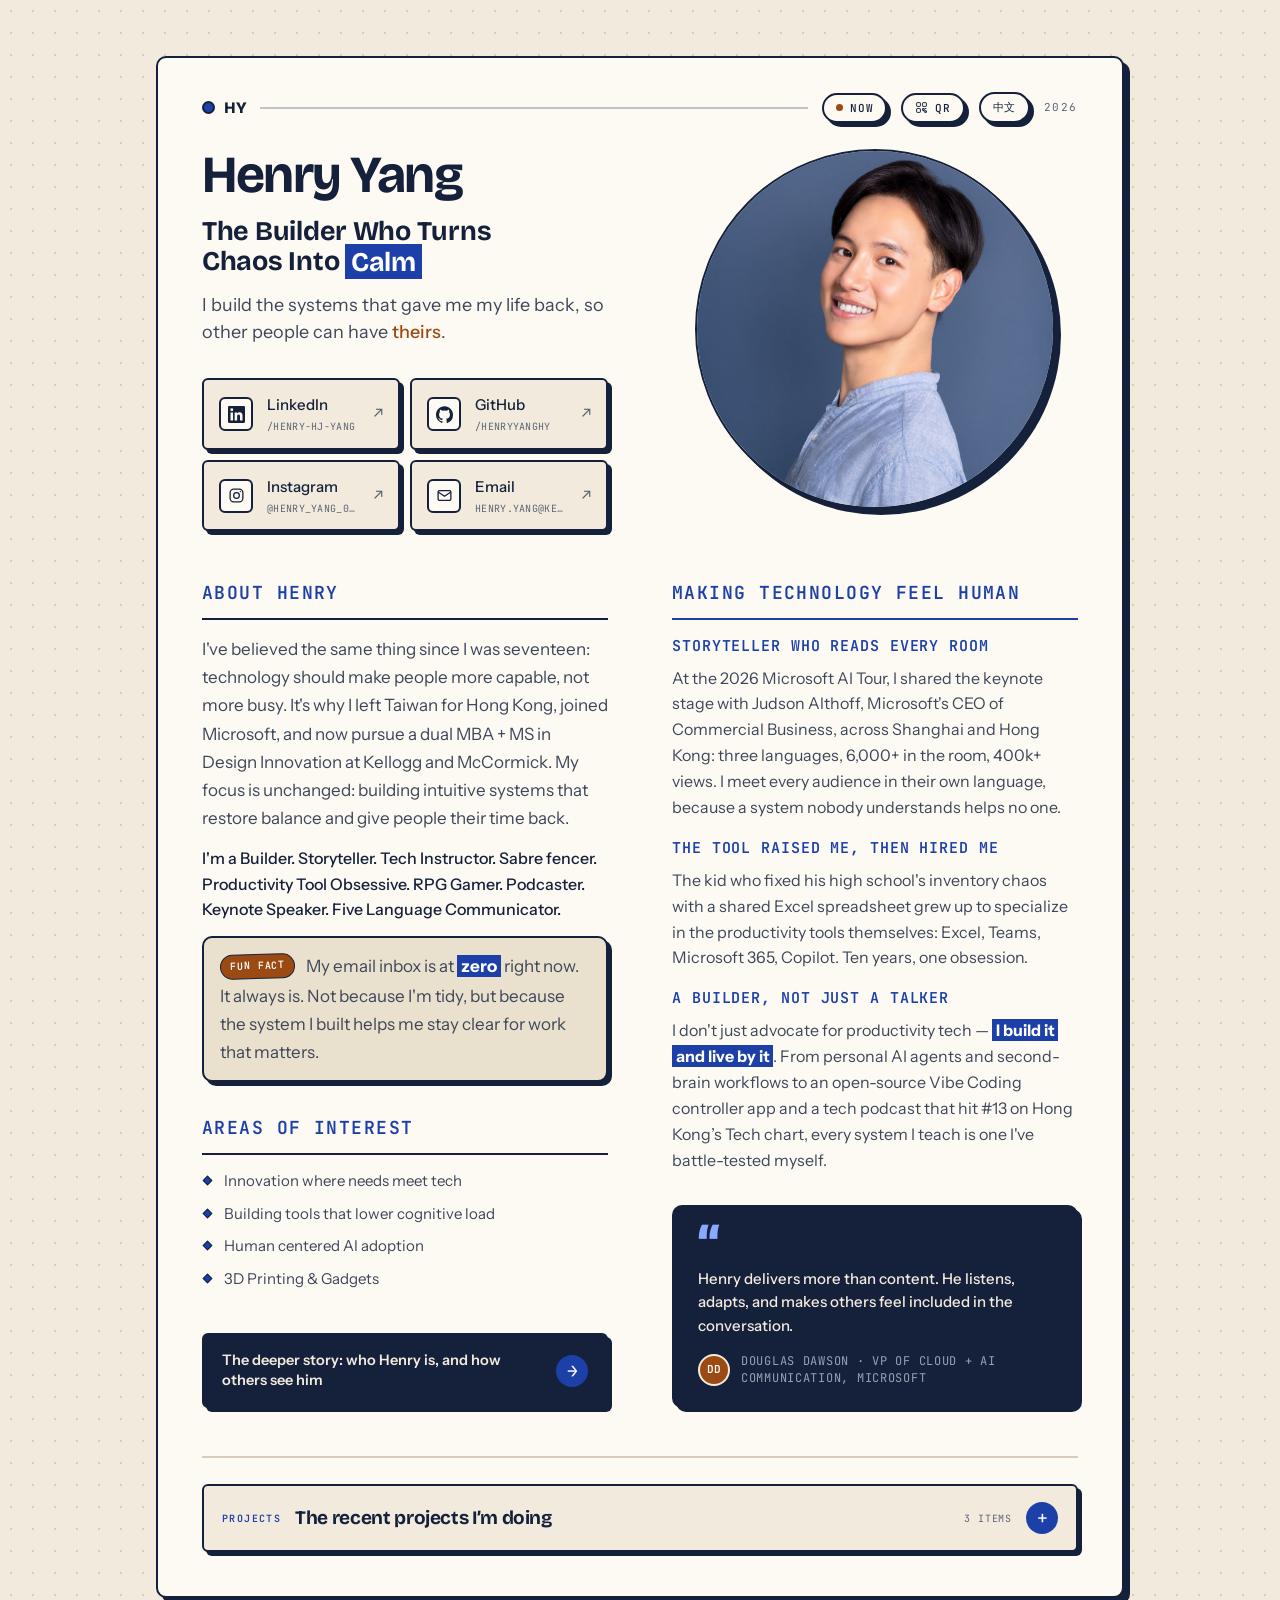
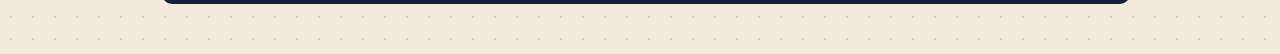
==== commit 53077f8e: "content: align name card with resume (cv.md) - Fencing: épée -> sabre - Workshop card: MMMasterclass" ====
--- a/index.html
+++ b/index.html
@@ -41,7 +41,8 @@
     "knowsAbout": ["Productivity technology", "Human-centered AI adoption", "Microsoft 365 Copilot", "Second brain systems", "Tech storytelling"],
     "alumniOf": [
       { "@type": "Organization", "name": "Microsoft" },
-      { "@type": "CollegeOrUniversity", "name": "Kellogg School of Management", "department": "MMM Program" }
+      { "@type": "CollegeOrUniversity", "name": "Kellogg School of Management", "department": "MMM Program" },
+      { "@type": "CollegeOrUniversity", "name": "McCormick School of Engineering", "department": "MS in Design Innovation" }
     ],
     "sameAs": [
       "https://www.linkedin.com/in/henry-hj-yang/",
@@ -61,7 +62,7 @@
 
   <!-- ?v= is a cache buster: bump it whenever v2.css changes, or returning
        visitors keep rendering new markup against a stale cached stylesheet. -->
-  <link rel="stylesheet" href="assets/css/v2.css?v=4.4" />
+  <link rel="stylesheet" href="assets/css/v2.css?v=4.6" />
 </head>
 <body>
 
@@ -98,7 +99,7 @@
               <p class="moniker" lang="en">The Builder Who Turns<br>Chaos Into <span class="cb-mark">Calm</span></p>
               <p class="moniker" lang="zh-Hant"><span class="cb-mark">化亂為靜</span>的建造者</p>
               <p class="bio__tagline" lang="en">I build the systems that gave me my life back, so other people can have <span class="cb-em">theirs</span>.</p>
-              <p class="bio__tagline" lang="zh-Hant">我打造了那些讓我重拾人生的系統，好讓其他人也能找回<span class="cb-em">自己的人生</span>。</p>
+              <p class="bio__tagline" lang="zh-Hant">我打造了那些讓我重拾人生的系統，好讓其他人也能找回<span class="cb-em nobr">自己的人生</span>。</p>
             </div>
 
             <nav class="bio__contact" aria-label="Contact links">
@@ -138,12 +139,12 @@
             <section class="block bio__about">
               <h2 class="block__head" style="font-size: 18px" lang="en">About Henry</h2>
               <h2 class="block__head" style="font-size: 18px" lang="zh-Hant">關於 Henry</h2>
-              <p class="about__belief" lang="en">I've believed the same thing since I was seventeen: technology should make people more capable, not more busy. It's why I left Taiwan for Hong Kong, joined Microsoft, and am now pursuing a dual MBA + MS in Design Innovation at Kellogg. My focus remains unchanged: building intuitive systems that restore balance and give people their time back.</p>
-              <p class="about__belief" lang="zh-Hant">從十七歲到現在，我始終相信：科技應該使人更有能力，而不是讓人更忙碌。這就是為什麼我離開台灣到香港、加入 Microsoft，現在則在美國西北大學的凱洛格管理學院攻讀 MBA 與創新設計雙碩士學位。我的專注始終不變：打造直覺好用的系統，把平衡和時間還給人。</p>
-              <p class="about__attrs" lang="en">I'm a Builder. Storyteller. Tech Instructor. Épée fencer. Productivity Tool Obsessive. RPG Gamer. Podcaster. Keynote Speaker. Five Language Communicator.</p>
-              <p class="about__attrs" lang="zh-Hant">我是一個喜歡動手做的人。擅長說故事的人。科技講師。重劍擊劍手。生產力工具偏執狂。RPG 玩家。Podcast 主持人。主題演講講者。五語溝通者。</p>
+              <p class="about__belief" lang="en">I've believed the same thing since I was seventeen: technology should make people more capable, not more busy. It's why I left Taiwan for Hong Kong, joined Microsoft, and now pursue a dual MBA + MS in Design Innovation at Kellogg and McCormick. My focus is unchanged: building intuitive systems that restore balance and give people their time back.</p>
+              <p class="about__belief" lang="zh-Hant">從十七歲到現在，我始終相信：科技應該使人更有能力，而不是讓人更忙碌。這就是為什麼我離開台灣到香港、加入 Microsoft，現在在西北大學凱洛格管理學院與麥考密克工程學院攻讀 MBA 與創新設計雙碩士。我的專注始終不變：打造直覺好用的系統，把平衡和時間<span class="nobr">還給人。</span></p>
+              <p class="about__attrs" lang="en">I'm a Builder. Storyteller. Tech Instructor. Sabre fencer. Productivity Tool Obsessive. RPG Gamer. Podcaster. Keynote Speaker. Five Language Communicator.</p>
+              <p class="about__attrs" lang="zh-Hant">我是一個喜歡動手做的人。擅長說故事的人。科技講師。佩劍擊劍手。生產力工具偏執狂。RPG 玩家。Podcast 主持人。主題演講講者。五語<span class="nobr">溝通者。</span></p>
               <p class="about__fun" lang="en"><span class="about__fun-tag">Fun fact</span> My email inbox is at <span class="cb-mark">zero</span>&nbsp;right now. It always is. Not because I'm tidy, but because the system I built helps me stay clear for work that matters.</p>
-              <p class="about__fun" lang="zh-Hant"><span class="about__fun-tag">冷知識</span> 我的收件匣幾乎永遠保持<span class="cb-mark">零封信件</span>。<br>不是因為我愛整潔，而是因為我打造的系統幫助我為重要的工作保持清晰的思緒。</p>
+              <p class="about__fun" lang="zh-Hant"><span class="about__fun-tag">冷知識</span> 我的收件匣幾乎永遠保持<span class="cb-mark nobr">零封信件</span>。<br>不是因為我愛整潔，而是因為我打造的系統幫助我為重要的工作保持清晰的<span class="nobr">思緒。</span></p>
             </section>
 
             <section class="block bio__areas">
@@ -151,13 +152,13 @@
               <h2 class="block__head" style="font-size: 18px" lang="zh-Hant">關注的領域</h2>
               <ul class="ai-list">
                 <li lang="en">Innovation where needs meet tech</li>
-                <li lang="zh-Hant">需求與科技擦出的火花</li>
+                <li lang="zh-Hant">需求與科技擦出的<span class="nobr">火花</span></li>
                 <li lang="en">Building tools that lower cognitive load</li>
-                <li lang="zh-Hant">打造降低認知負荷的工具</li>
+                <li lang="zh-Hant">打造降低認知負荷的<span class="nobr">工具</span></li>
                 <li lang="en">Human centered AI adoption</li>
-                <li lang="zh-Hant">以人為主體的 AI 設計與導入</li>
+                <li lang="zh-Hant">以人為主體的 AI 設計與<span class="nobr">導入</span></li>
                 <li lang="en">3D Printing &amp; Gadgets</li>
-                <li lang="zh-Hant">3D 列印與各種小工具</li>
+                <li lang="zh-Hant">3D 列印與各種小<span class="nobr">工具</span></li>
               </ul>
             </section>
 
@@ -177,19 +178,19 @@
                   <h3 class="proof__title" style="font-size: 15px" lang="en">Storyteller who reads every room</h3>
                   <h3 class="proof__title" style="font-size: 15px" lang="zh-Hant">能讀懂每一個場子的說書人</h3>
                   <p class="proof__text" lang="en">At the 2026 Microsoft AI Tour, I shared the keynote stage with Judson Althoff, Microsoft's CEO of Commercial Business, across Shanghai and Hong Kong: three languages, 6,000+ in the room, 400k+ views. I meet every audience in their own language, because a system nobody understands helps no one.</p>
-                  <p class="proof__text" lang="zh-Hant">在 2026 年 Microsoft AI Tour 上，我與 Microsoft 商業業務執行長 Judson Althoff 一同站上上海與香港的主題演講舞台：三種語言、現場超過 6,000 人、觀看次數超過 40 萬。我用每一位觀眾自己的語言與他們交流，因為一個沒有人理解的系統，幫不了任何人。</p>
+                  <p class="proof__text" lang="zh-Hant">在 2026 年 Microsoft AI Tour 上，我與微軟商業業務執行長 Judson Althoff 一同站上上海與香港的主題演講舞台：三種語言、現場超過 6,000 人、觀看次數超過 40 萬。我用每一位觀眾自己的語言與他們交流，因為一個沒有人理解的系統，幫不了<span class="nobr">任何人。</span></p>
                 </div>
                 <div class="proof">
                   <h3 class="proof__title" style="font-size: 15px" lang="en">The tool raised me, then hired me</h3>
                   <h3 class="proof__title" style="font-size: 15px" lang="zh-Hant">生產力工具成就了我，然後雇用了我</h3>
                   <p class="proof__text" lang="en">The kid who fixed his high school's inventory chaos with a shared Excel spreadsheet grew up to specialize in the productivity tools themselves: Excel, Teams, Microsoft 365, Copilot. Ten years, one obsession.</p>
-                  <p class="proof__text" lang="zh-Hant">那個用一份共用 Excel 試算表解決高中庫存混亂的小孩，長大後成為了專精生產力工具的專家：Excel、Teams、Microsoft 365、Copilot。十年光陰，一份執念。</p>
+                  <p class="proof__text" lang="zh-Hant">那個用一份共用 Excel 試算表解決高中庫存混亂的小孩，長大後成為了專精生產力工具的專家：Excel、Teams、Microsoft 365、Copilot。十年光陰，一份<span class="nobr">執念。</span></p>
                 </div>
                 <div class="proof">
                   <h3 class="proof__title" style="font-size: 15px" lang="en">A builder, not just a talker</h3>
                   <h3 class="proof__title" style="font-size: 15px" lang="zh-Hant">會講，更會做</h3>
-                  <p class="proof__text" lang="en">I don't just advocate for productivity tech — <span class="cb-mark">I build it and live by it</span>. From personal AI agents and second-brain workflows to a custom Vibe Coding controller app and a tech podcast for new grads that reached the top 15 in Hong Kong, every system I teach is one I've battle-tested myself.</p>
-                  <p class="proof__text" lang="zh-Hant">我不只提倡生產力科技，<span class="cb-mark">我更親手打造，並身體力行</span>。從個人 AI agent、第二大腦工作流，到自己寫的 Vibe Coding 控制器 app，再到一檔給新鮮人的科技 Podcast（在香港衝到前 15 名），我教的每一套系統，都是我親身實戰驗證過的。</p>
+                  <p class="proof__text" lang="en">I don't just advocate for productivity tech — <span class="cb-mark">I&nbsp;build&nbsp;it and live&nbsp;by&nbsp;it</span>. From personal AI agents and second-brain workflows to an open-source Vibe Coding controller app and a tech podcast that hit #13 on Hong Kong&rsquo;s Tech chart, every system I teach is one I've battle-tested myself.</p>
+                  <p class="proof__text" lang="zh-Hant">我不只提倡生產力科技，<span class="cb-mark"><span class="nobr">我更親手打造，</span><span class="nobr">並身體力行</span></span>。從個人 AI agent、第二大腦工作流，到我參與開發的開源 Vibe Coding 控制器 app，再到一檔衝上香港科技類排行榜第 13 名的 Podcast，我教的每一套系統，都是我親身實戰驗證<span class="nobr">過的。</span></p>
                 </div>
               </div>
             </section>
@@ -199,7 +200,7 @@
                  translation rather than standing in for what he said. -->
             <blockquote class="bio__testimonial testimonial">
               <p class="testimonial__quote" style="font-size: 15px">Henry delivers more than content. He listens, adapts, and makes others feel included in the conversation.</p>
-              <p class="quote-gloss" lang="zh-Hant">「Henry 給的不只是內容。他會聽、會調整，讓每個人都覺得自己在這場對話裡。」</p>
+              <p class="quote-gloss" lang="zh-Hant">「Henry 給的不只是內容。他會聽、會調整，讓每個人都覺得自己在這場<span class="nobr">對話裡。」</span></p>
               <footer class="testimonial__foot">
                 <span class="testimonial__avatar" aria-hidden="true">DD</span>
                 <cite class="testimonial__cite" style="font-size: 12px" lang="en">Douglas Dawson · VP of Cloud + AI Communication, Microsoft</cite>
@@ -308,8 +309,8 @@
                 <span class="project__verb" lang="zh-Hant">我在教</span>
                 <span class="project__name" lang="en"><em>I teach:</em> AI productivity, and how to take notes so knowledge compounds</span>
                 <span class="project__name" lang="zh-Hant"><em>我在教：</em>AI 生產力，以及怎麼記筆記讓知識複利</span>
-                <span class="project__line" lang="en">Two runs at Kellogg &mdash; 30+, then nearly 70 people. Zettelkasten, Markdown, AI.</span>
-                <span class="project__line" lang="zh-Hant">我在 Kellogg 辦了兩場：第一場超過 30 人，然後第二場將近 70 人參加。Zettelkasten、Markdown、AI。</span>
+                <span class="project__line" lang="en">MMMasterclass, which I founded: 120+ attendees, 8.6/10 recommend score.</span>
+                <span class="project__line" lang="zh-Hant">我在 Kellogg 創辦的工作坊系列 MMMasterclass，累積 120+ 人參加，推薦度 8.6/10。</span>
                 <span class="project__meta"><span class="project__year">2026</span><span class="project__cue" data-i18n="cue.open">Open &#8599;</span></span>
               </button>
 
@@ -319,13 +320,13 @@
                   <span class="project__verb" lang="zh-Hant">我在教</span>
                   <h2 class="pd__title" lang="en"><em>I teach:</em> AI productivity and how to take notes to make knowledge compound</h2>
                   <h2 class="pd__title" lang="zh-Hant"><em>我在教：</em>AI 生產力，以及怎麼記筆記讓知識複利</h2>
-                  <p class="pd__meta" lang="en">Self-organized workshop for Kellogg students &middot; Sep 15, 2026</p>
-                  <p class="pd__meta" lang="zh-Hant">我為 Kellogg 同學自辦的工作坊 &middot; 2026 年 9 月 15 日</p>
+                  <p class="pd__meta" lang="en">MMMasterclass, a workshop series I founded at Kellogg &middot; Sep 15, 2026</p>
+                  <p class="pd__meta" lang="zh-Hant">我在 Kellogg 創辦的工作坊系列 MMMasterclass &middot; 2026 年 9 月 15 日</p>
                 </header>
                 <div class="pd__rule"></div>
                 <div class="pd__body">
                   <p lang="en">How to take notes that help you think &mdash; and connect ideas across every subject.</p>
-                  <p lang="zh-Hant">怎麼記下能幫你思考的筆記，並且讓不同領域的想法互相串連，讓知識連線成網。</p>
+                  <p lang="zh-Hant">怎麼記下能幫你思考的筆記，並且讓不同領域的想法互相串連，讓知識連線<span class="nobr">成網。</span></p>
                 </div>
                 <div>
                   <p class="pd__label" lang="en">From the room</p>
@@ -353,28 +354,28 @@
             <article class="project" id="p-claudegamepad">
               <button class="project__open" type="button">
                 <span class="project__thumb"><video class="project__loop" src="images/projects/claudegamepad/thumb-loop.mp4" poster="images/projects/claudegamepad/thumb-cover.jpg" width="960" height="540" muted loop playsinline preload="none" aria-hidden="true"></video></span>
-                <span class="project__verb" lang="en">I built</span>
-                <span class="project__verb" lang="zh-Hant">我在做</span>
-                <span class="project__name" lang="en"><em>I built:</em> ClaudeGamepad &mdash; vibe coding with a game controller</span>
-                <span class="project__name" lang="zh-Hant"><em>我在做：</em>ClaudeGamepad &mdash; 用遊戲手把 vibe coding</span>
-                <span class="project__line" lang="en">A native macOS menu bar app that puts Claude Code on a controller.</span>
-                <span class="project__line" lang="zh-Hant">一個原生 macOS 選單列 app，把 Claude Code 搬到手把上。</span>
+                <span class="project__verb" lang="en">I contributed</span>
+                <span class="project__verb" lang="zh-Hant">我參與</span>
+                <span class="project__name" lang="en"><em>I contributed:</em> ClaudeGamepad &mdash; vibe coding with a controller</span>
+                <span class="project__name" lang="zh-Hant"><em>我參與：</em>ClaudeGamepad &mdash; 用遊戲手把 vibe coding</span>
+                <span class="project__line" lang="en">My single-hand mode for an open-source Claude Code controller app.</span>
+                <span class="project__line" lang="zh-Hant">為開源的 Claude Code 手把 app 加上單手操作模式。</span>
                 <span class="project__meta"><span class="project__year">2026</span><span class="project__cue" data-i18n="cue.open">Open &#8599;</span></span>
               </button>
 
               <div class="project__detail" hidden>
                 <header class="pd__head">
-                  <span class="project__verb" lang="en">I built</span>
-                  <span class="project__verb" lang="zh-Hant">我在做</span>
-                  <h2 class="pd__title" lang="en"><em>I built:</em> ClaudeGamepad &mdash; vibe coding with a game controller</h2>
-                  <h2 class="pd__title" lang="zh-Hant"><em>我在做：</em>ClaudeGamepad &mdash; 用遊戲手把 vibe coding</h2>
-                  <p class="pd__meta" lang="en">Open Source macOS Menu Bar App &middot; May 2026</p>
-                  <p class="pd__meta" lang="zh-Hant">開源 macOS 選單列 App &middot; 2026 年 5 月</p>
+                  <span class="project__verb" lang="en">I contributed</span>
+                  <span class="project__verb" lang="zh-Hant">我參與</span>
+                  <h2 class="pd__title" lang="en"><em>I contributed:</em> ClaudeGamepad &mdash; vibe coding with a controller</h2>
+                  <h2 class="pd__title" lang="zh-Hant"><em>我參與：</em>ClaudeGamepad &mdash; 用遊戲手把 vibe coding</h2>
+                  <p class="pd__meta" lang="en">Contribution to an open-source macOS app &middot; May 2026</p>
+                  <p class="pd__meta" lang="zh-Hant">開源 macOS app 貢獻 &middot; 2026 年 5 月</p>
                 </header>
                 <div class="pd__rule"></div>
                 <div class="pd__body">
-                  <p lang="en">A native macOS menu bar app that lets you control Claude Code with a game controller. Lean back, plug in, and vibe code &mdash; hands off the keyboard, eyes still on the terminal.</p>
-                  <p lang="zh-Hant">一個原生 macOS 選單列 app，讓你用遊戲手把控制 Claude Code。往後靠、接上手把、開始 vibe coding &mdash; 手離開鍵盤，眼睛還在 terminal 上。</p>
+                  <p lang="en"><a href="https://github.com/cch123/ClaudeGamepad" target="_blank" rel="noopener">ClaudeGamepad</a> is an open-source macOS menu bar app that lets you control Claude Code with a game controller. I contributed a single-hand control mode: lean back, one hand on the controller, and code and commit by voice &mdash; hands off the keyboard, eyes still on the terminal.</p>
+                  <p lang="zh-Hant"><a href="https://github.com/cch123/ClaudeGamepad" target="_blank" rel="noopener">ClaudeGamepad</a> 是一個開源的 macOS 選單列 app，讓你用遊戲手把控制 Claude Code。我為它加上單手操作模式：往後靠、一手握著手把，用語音寫 code、下 commit &mdash; 手離開鍵盤，眼睛還在 terminal 上。</p>
                   <p lang="en">Native Swift + AppKit. No Electron, no Python. Xbox, PS5 and MFi controllers on macOS&nbsp;14+.</p>
                   <p lang="zh-Hant">原生 Swift + AppKit。沒有 Electron，沒有 Python。支援 macOS&nbsp;14+ 的 Xbox、PS5 與 MFi 手把。</p>
                 </div>
--- a/assets/css/v2.css
+++ b/assets/css/v2.css
@@ -507,7 +507,12 @@
    Body copy only, named by class: justify on a balanced display line would
    spread two short lines across the whole column. This relies on the plain
    text-wrap set on .prose p: under pretty, justify would push Safari's early
-   breaks into the letterspacing. */
+   breaks into the letterspacing.
+   The same trap applies to .nobr runs inside a highlight: when a run drops to
+   the next line, the line above is justified across its gap. Keep runs to
+   about five characters. .about__fun is left ragged because 零封信件 has
+   to stay whole, and justifying the short line in front of it stretched that
+   line by 72px on a 440px iPhone. */
 html[lang="zh-Hant"] .prose p[lang="zh-Hant"],
 html[lang="zh-Hant"] .hook[lang="zh-Hant"],
 html[lang="zh-Hant"] .pull-note[lang="zh-Hant"],
@@ -518,9 +523,11 @@
 html[lang="zh-Hant"] .disagree-quotes li[lang="zh-Hant"],
 html[lang="zh-Hant"] .about__belief[lang="zh-Hant"],
 html[lang="zh-Hant"] .about__attrs[lang="zh-Hant"],
-html[lang="zh-Hant"] .about__fun[lang="zh-Hant"],
 html[lang="zh-Hant"] .proof__text[lang="zh-Hant"],
 html[lang="zh-Hant"] .pd__body p[lang="zh-Hant"]{text-align:justify}
+/* Quoted lines break by hand at the comma (.nobr runs), so their first line
+   is short on purpose; justified, it would be spread across the column. */
+html[lang="zh-Hant"] .prose p.voice[lang="zh-Hant"]{text-align:start}
 html[lang="zh-Hant"] h1[lang="zh-Hant"],
 html[lang="zh-Hant"] h2[lang="zh-Hant"],
 html[lang="zh-Hant"] h3[lang="zh-Hant"]{line-height:1.45}
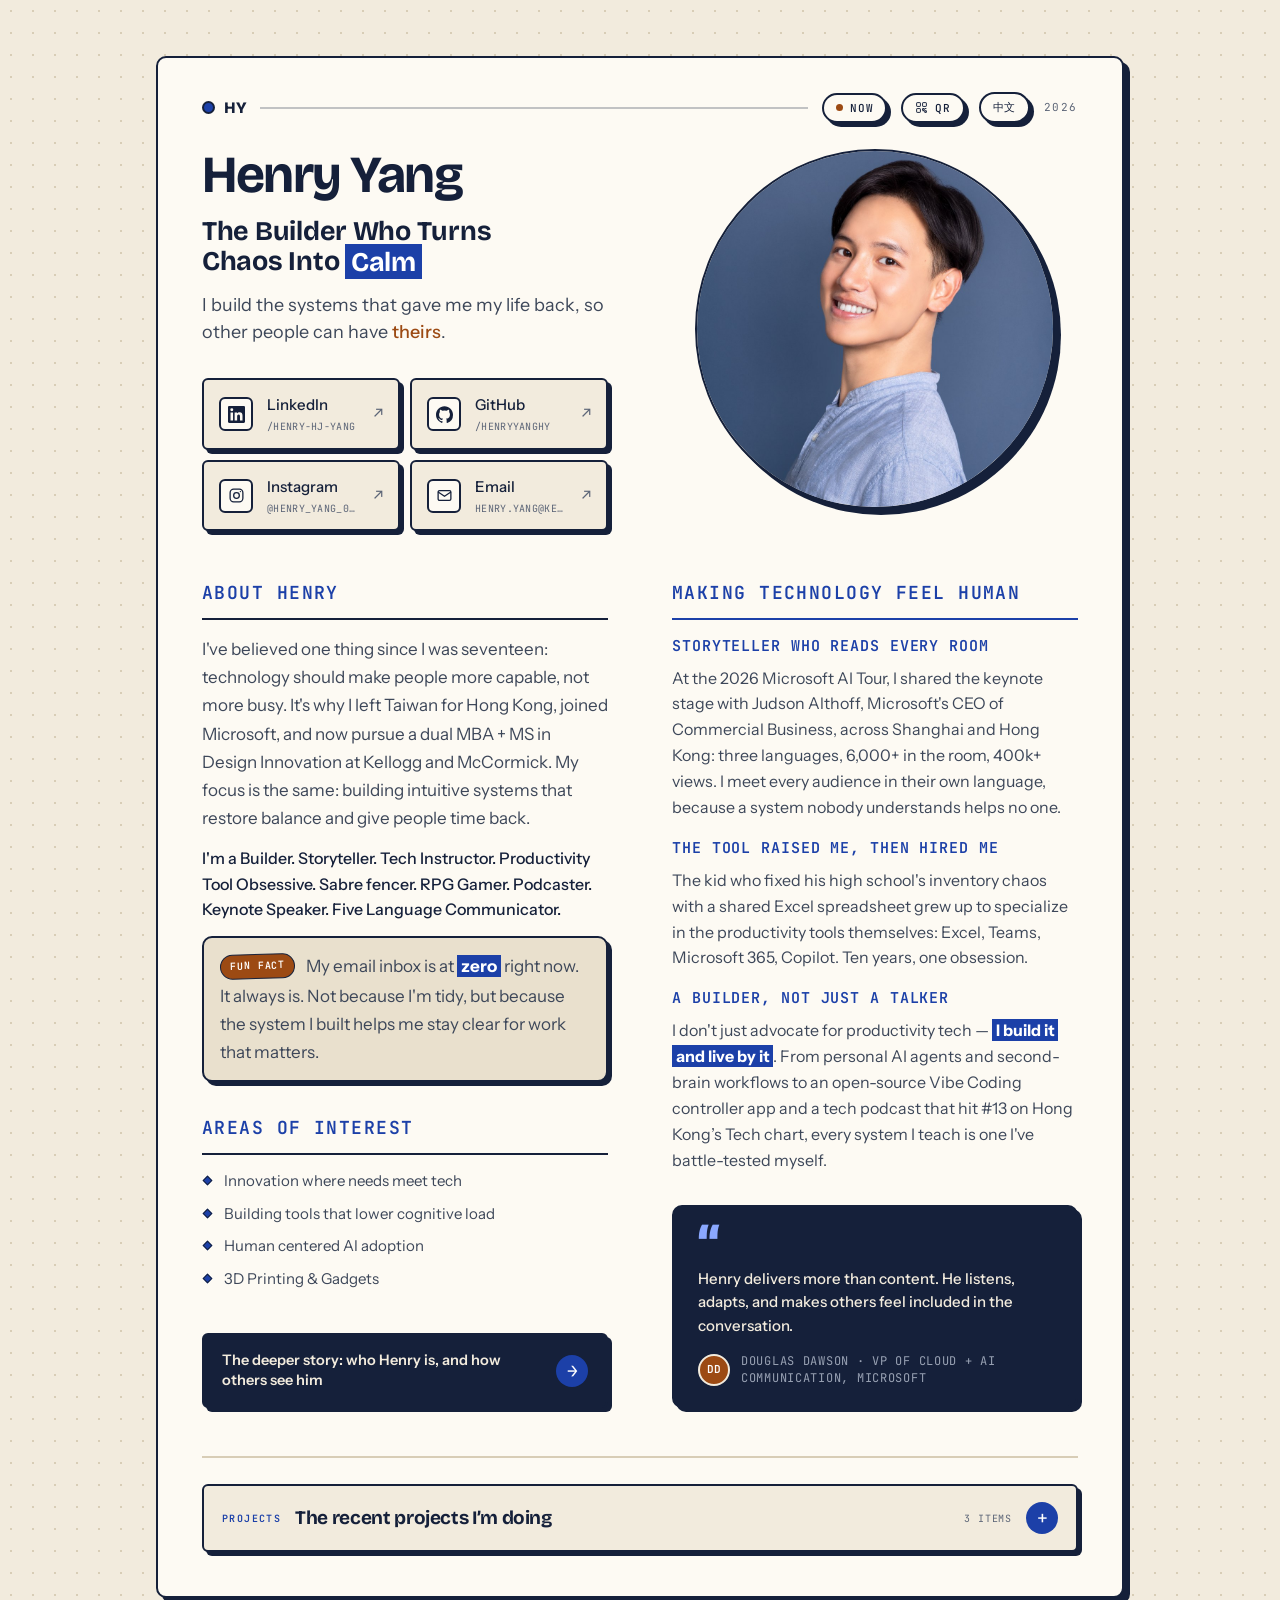
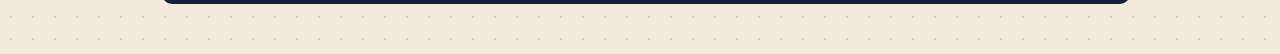
==== commit f799a14f: "content: keep About and podcast copy layout-neutral at every width - About: "one thing", "My focus i" ====
--- a/index.html
+++ b/index.html
@@ -139,9 +139,9 @@
             <section class="block bio__about">
               <h2 class="block__head" style="font-size: 18px" lang="en">About Henry</h2>
               <h2 class="block__head" style="font-size: 18px" lang="zh-Hant">關於 Henry</h2>
-              <p class="about__belief" lang="en">I've believed the same thing since I was seventeen: technology should make people more capable, not more busy. It's why I left Taiwan for Hong Kong, joined Microsoft, and now pursue a dual MBA + MS in Design Innovation at Kellogg and McCormick. My focus is unchanged: building intuitive systems that restore balance and give people their time back.</p>
-              <p class="about__belief" lang="zh-Hant">從十七歲到現在，我始終相信：科技應該使人更有能力，而不是讓人更忙碌。這就是為什麼我離開台灣到香港、加入 Microsoft，現在在西北大學凱洛格管理學院與麥考密克工程學院攻讀 MBA 與創新設計雙碩士。我的專注始終不變：打造直覺好用的系統，把平衡和時間<span class="nobr">還給人。</span></p>
-              <p class="about__attrs" lang="en">I'm a Builder. Storyteller. Tech Instructor. Sabre fencer. Productivity Tool Obsessive. RPG Gamer. Podcaster. Keynote Speaker. Five Language Communicator.</p>
+              <p class="about__belief" lang="en">I've believed one thing since I was seventeen: technology should make people more capable, not more busy. It's why I left Taiwan for Hong Kong, joined Microsoft, and now pursue a dual MBA + MS in Design Innovation at Kellogg and McCormick. My focus is the same: building intuitive systems that restore balance and give <span class="nobr">people time back.</span></p>
+              <p class="about__belief" lang="zh-Hant">從十七歲到現在，我始終相信：科技應該使人更有能力，而非讓人更忙碌。這就是為什麼我離開台灣到香港、加入 Microsoft，現於西北大學凱洛格管理學院與麥考密克工程學院攻讀 MBA 與創新設計雙碩士。我的專注不變：打造直覺好用的系統，把平衡和時間<span class="nobr">還給人。</span></p>
+              <p class="about__attrs" lang="en">I'm a Builder. Storyteller. Tech Instructor. Productivity Tool Obsessive. Sabre fencer. RPG Gamer. Podcaster. Keynote Speaker. Five Language Communicator.</p>
               <p class="about__attrs" lang="zh-Hant">我是一個喜歡動手做的人。擅長說故事的人。科技講師。佩劍擊劍手。生產力工具偏執狂。RPG 玩家。Podcast 主持人。主題演講講者。五語<span class="nobr">溝通者。</span></p>
               <p class="about__fun" lang="en"><span class="about__fun-tag">Fun fact</span> My email inbox is at <span class="cb-mark">zero</span>&nbsp;right now. It always is. Not because I'm tidy, but because the system I built helps me stay clear for work that matters.</p>
               <p class="about__fun" lang="zh-Hant"><span class="about__fun-tag">冷知識</span> 我的收件匣幾乎永遠保持<span class="cb-mark nobr">零封信件</span>。<br>不是因為我愛整潔，而是因為我打造的系統幫助我為重要的工作保持清晰的<span class="nobr">思緒。</span></p>
@@ -190,7 +190,7 @@
                   <h3 class="proof__title" style="font-size: 15px" lang="en">A builder, not just a talker</h3>
                   <h3 class="proof__title" style="font-size: 15px" lang="zh-Hant">會講，更會做</h3>
                   <p class="proof__text" lang="en">I don't just advocate for productivity tech — <span class="cb-mark">I&nbsp;build&nbsp;it and live&nbsp;by&nbsp;it</span>. From personal AI agents and second-brain workflows to an open-source Vibe Coding controller app and a tech podcast that hit #13 on Hong Kong&rsquo;s Tech chart, every system I teach is one I've battle-tested myself.</p>
-                  <p class="proof__text" lang="zh-Hant">我不只提倡生產力科技，<span class="cb-mark"><span class="nobr">我更親手打造，</span><span class="nobr">並身體力行</span></span>。從個人 AI agent、第二大腦工作流，到我參與開發的開源 Vibe Coding 控制器 app，再到一檔衝上香港科技類排行榜第 13 名的 Podcast，我教的每一套系統，都是我親身實戰驗證<span class="nobr">過的。</span></p>
+                  <p class="proof__text" lang="zh-Hant">我不只提倡生產力科技，<span class="cb-mark"><span class="nobr">我更親手打造，</span><span class="nobr">並身體力行</span></span>。從個人 AI agent、第二大腦工作流，到我參與開發的開源 Vibe Coding 控制器 app，再到一檔衝上香港科技榜第 13 名的 Podcast，我教的每一套系統，都是我親身實戰驗證<span class="nobr">過的。</span></p>
                 </div>
               </div>
             </section>
@@ -358,7 +358,7 @@
                 <span class="project__verb" lang="zh-Hant">我參與</span>
                 <span class="project__name" lang="en"><em>I contributed:</em> ClaudeGamepad &mdash; vibe coding with a controller</span>
                 <span class="project__name" lang="zh-Hant"><em>我參與：</em>ClaudeGamepad &mdash; 用遊戲手把 vibe coding</span>
-                <span class="project__line" lang="en">My single-hand mode for an open-source Claude Code controller app.</span>
+                <span class="project__line" lang="en">Single-hand mode for an open-source Claude Code controller app.</span>
                 <span class="project__line" lang="zh-Hant">為開源的 Claude Code 手把 app 加上單手操作模式。</span>
                 <span class="project__meta"><span class="project__year">2026</span><span class="project__cue" data-i18n="cue.open">Open &#8599;</span></span>
               </button>
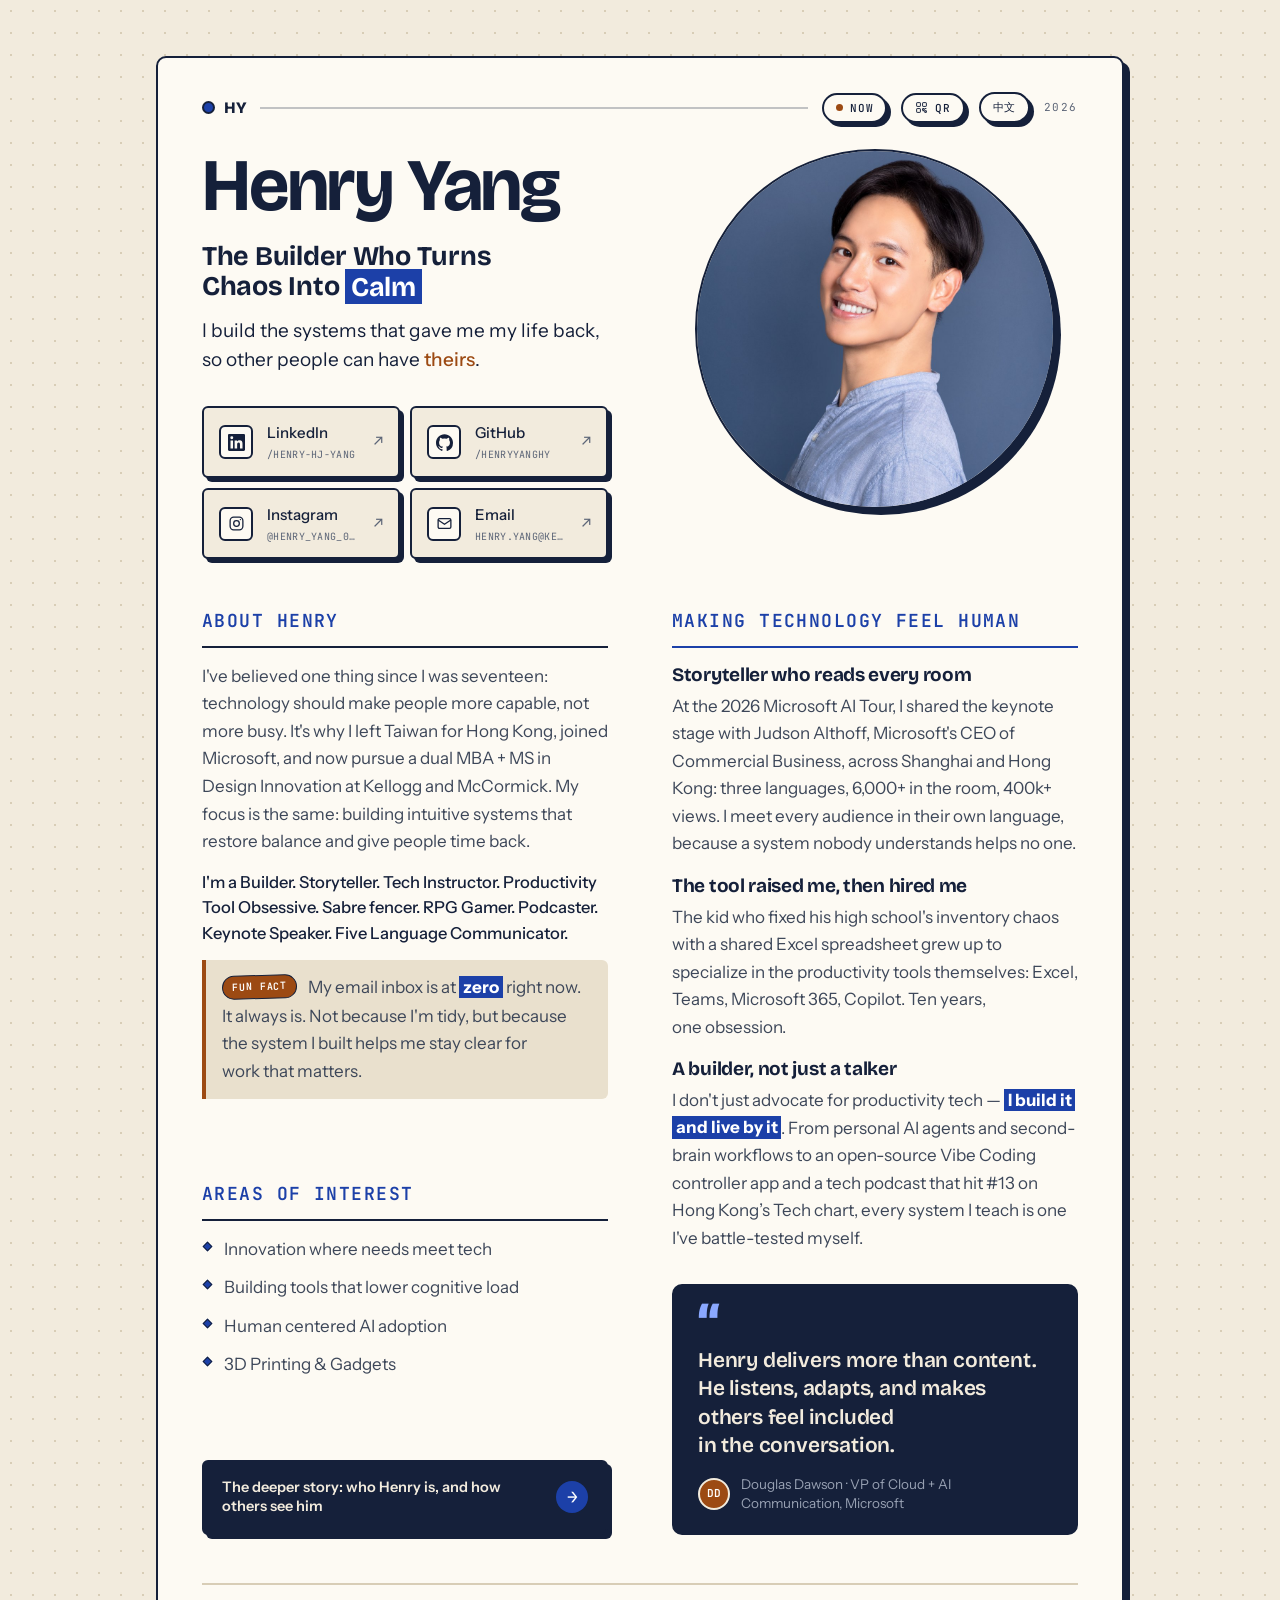
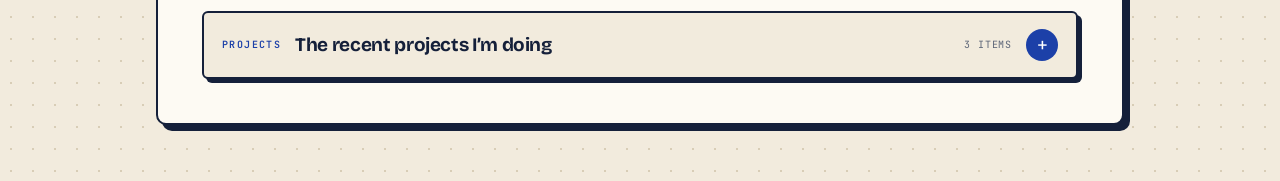
==== commit 5ab89622: "style: refine Cobalt Bone hierarchy without changing the palette Larger name, flat static blocks (fu" ====
--- a/index.html
+++ b/index.html
@@ -62,7 +62,7 @@
 
   <!-- ?v= is a cache buster: bump it whenever v2.css changes, or returning
        visitors keep rendering new markup against a stale cached stylesheet. -->
-  <link rel="stylesheet" href="assets/css/v2.css?v=4.6" />
+  <link rel="stylesheet" href="assets/css/v2.css?v=4.7" />
 </head>
 <body>
 
@@ -98,7 +98,7 @@
               <h1 class="hero__name" lang="zh-Hant">楊欣融 Henry Yang</h1>
               <p class="moniker" lang="en">The Builder Who Turns<br>Chaos Into <span class="cb-mark">Calm</span></p>
               <p class="moniker" lang="zh-Hant"><span class="cb-mark">化亂為靜</span>的建造者</p>
-              <p class="bio__tagline" lang="en">I build the systems that gave me my life back, so other people can have <span class="cb-em">theirs</span>.</p>
+              <p class="bio__tagline" lang="en">I build the systems that gave me my life back, so other people <span class="nobr">can have <span class="cb-em">theirs</span>.</span></p>
               <p class="bio__tagline" lang="zh-Hant">我打造了那些讓我重拾人生的系統，好讓其他人也能找回<span class="cb-em nobr">自己的人生</span>。</p>
             </div>
 
@@ -141,9 +141,9 @@
               <h2 class="block__head" style="font-size: 18px" lang="zh-Hant">關於 Henry</h2>
               <p class="about__belief" lang="en">I've believed one thing since I was seventeen: technology should make people more capable, not more busy. It's why I left Taiwan for Hong Kong, joined Microsoft, and now pursue a dual MBA + MS in Design Innovation at Kellogg and McCormick. My focus is the same: building intuitive systems that restore balance and give <span class="nobr">people time back.</span></p>
               <p class="about__belief" lang="zh-Hant">從十七歲到現在，我始終相信：科技應該使人更有能力，而非讓人更忙碌。這就是為什麼我離開台灣到香港、加入 Microsoft，現於西北大學凱洛格管理學院與麥考密克工程學院攻讀 MBA 與創新設計雙碩士。我的專注不變：打造直覺好用的系統，把平衡和時間<span class="nobr">還給人。</span></p>
-              <p class="about__attrs" lang="en">I'm a Builder. Storyteller. Tech Instructor. Productivity Tool Obsessive. Sabre fencer. RPG Gamer. Podcaster. Keynote Speaker. Five Language Communicator.</p>
+              <p class="about__attrs" lang="en">I'm a Builder. Storyteller. Tech Instructor. Productivity Tool Obsessive. Sabre fencer. RPG Gamer. Podcaster. Keynote Speaker. <span class="nobr">Five Language Communicator.</span></p>
               <p class="about__attrs" lang="zh-Hant">我是一個喜歡動手做的人。擅長說故事的人。科技講師。佩劍擊劍手。生產力工具偏執狂。RPG 玩家。Podcast 主持人。主題演講講者。五語<span class="nobr">溝通者。</span></p>
-              <p class="about__fun" lang="en"><span class="about__fun-tag">Fun fact</span> My email inbox is at <span class="cb-mark">zero</span>&nbsp;right now. It always is. Not because I'm tidy, but because the system I built helps me stay clear for work that matters.</p>
+              <p class="about__fun" lang="en"><span class="about__fun-tag">Fun fact</span> My email inbox is at <span class="cb-mark">zero</span>&nbsp;right now. It always is. Not because I'm tidy, but because the system I built helps me stay clear for <span class="nobr">work that matters.</span></p>
               <p class="about__fun" lang="zh-Hant"><span class="about__fun-tag">冷知識</span> 我的收件匣幾乎永遠保持<span class="cb-mark nobr">零封信件</span>。<br>不是因為我愛整潔，而是因為我打造的系統幫助我為重要的工作保持清晰的<span class="nobr">思緒。</span></p>
             </section>
 
@@ -151,9 +151,9 @@
               <h2 class="block__head" style="font-size: 18px" lang="en">Areas of interest</h2>
               <h2 class="block__head" style="font-size: 18px" lang="zh-Hant">關注的領域</h2>
               <ul class="ai-list">
-                <li lang="en">Innovation where needs meet tech</li>
+                <li lang="en">Innovation where <span class="nobr">needs meet tech</span></li>
                 <li lang="zh-Hant">需求與科技擦出的<span class="nobr">火花</span></li>
-                <li lang="en">Building tools that lower cognitive load</li>
+                <li lang="en">Building tools that <span class="nobr">lower cognitive load</span></li>
                 <li lang="zh-Hant">打造降低認知負荷的<span class="nobr">工具</span></li>
                 <li lang="en">Human centered AI adoption</li>
                 <li lang="zh-Hant">以人為主體的 AI 設計與<span class="nobr">導入</span></li>
@@ -175,21 +175,21 @@
               <h2 class="block__head block__head--accent" style="font-size: 18px" lang="zh-Hant">讓科技更有人的溫度</h2>
               <div class="proofs">
                 <div class="proof">
-                  <h3 class="proof__title" style="font-size: 15px" lang="en">Storyteller who reads every room</h3>
-                  <h3 class="proof__title" style="font-size: 15px" lang="zh-Hant">能讀懂每一個場子的說書人</h3>
-                  <p class="proof__text" lang="en">At the 2026 Microsoft AI Tour, I shared the keynote stage with Judson Althoff, Microsoft's CEO of Commercial Business, across Shanghai and Hong Kong: three languages, 6,000+ in the room, 400k+ views. I meet every audience in their own language, because a system nobody understands helps no one.</p>
+                  <h3 class="proof__title" lang="en">Storyteller who reads every room</h3>
+                  <h3 class="proof__title" lang="zh-Hant">能讀懂每一個場子的說書人</h3>
+                  <p class="proof__text" lang="en">At the 2026 Microsoft AI Tour, I shared the keynote stage with Judson Althoff, Microsoft's CEO of Commercial Business, across Shanghai and Hong Kong: three languages, 6,000+ in the room, 400k+ views. I meet every audience in their own language, because a system nobody understands <span class="nobr">helps no one.</span></p>
                   <p class="proof__text" lang="zh-Hant">在 2026 年 Microsoft AI Tour 上，我與微軟商業業務執行長 Judson Althoff 一同站上上海與香港的主題演講舞台：三種語言、現場超過 6,000 人、觀看次數超過 40 萬。我用每一位觀眾自己的語言與他們交流，因為一個沒有人理解的系統，幫不了<span class="nobr">任何人。</span></p>
                 </div>
                 <div class="proof">
-                  <h3 class="proof__title" style="font-size: 15px" lang="en">The tool raised me, then hired me</h3>
-                  <h3 class="proof__title" style="font-size: 15px" lang="zh-Hant">生產力工具成就了我，然後雇用了我</h3>
-                  <p class="proof__text" lang="en">The kid who fixed his high school's inventory chaos with a shared Excel spreadsheet grew up to specialize in the productivity tools themselves: Excel, Teams, Microsoft 365, Copilot. Ten years, one obsession.</p>
+                  <h3 class="proof__title" lang="en">The tool raised me, <span class="nobr">then hired me</span></h3>
+                  <h3 class="proof__title" lang="zh-Hant">生產力工具成就了我，然後<span class="nobr">雇用了我</span></h3>
+                  <p class="proof__text" lang="en">The kid who fixed his high school's inventory chaos with a shared Excel spreadsheet grew up to specialize in the productivity tools themselves: Excel, Teams, Microsoft 365, Copilot. Ten years, <span class="nobr">one obsession.</span></p>
                   <p class="proof__text" lang="zh-Hant">那個用一份共用 Excel 試算表解決高中庫存混亂的小孩，長大後成為了專精生產力工具的專家：Excel、Teams、Microsoft 365、Copilot。十年光陰，一份<span class="nobr">執念。</span></p>
                 </div>
                 <div class="proof">
-                  <h3 class="proof__title" style="font-size: 15px" lang="en">A builder, not just a talker</h3>
-                  <h3 class="proof__title" style="font-size: 15px" lang="zh-Hant">會講，更會做</h3>
-                  <p class="proof__text" lang="en">I don't just advocate for productivity tech — <span class="cb-mark">I&nbsp;build&nbsp;it and live&nbsp;by&nbsp;it</span>. From personal AI agents and second-brain workflows to an open-source Vibe Coding controller app and a tech podcast that hit #13 on Hong Kong&rsquo;s Tech chart, every system I teach is one I've battle-tested myself.</p>
+                  <h3 class="proof__title" lang="en">A builder, not just a talker</h3>
+                  <h3 class="proof__title" lang="zh-Hant">會講，更會做</h3>
+                  <p class="proof__text" lang="en">I don't just advocate for productivity tech — <span class="cb-mark">I&nbsp;build&nbsp;it and live&nbsp;by&nbsp;it</span>. From personal AI agents and second-brain workflows to an open-source Vibe Coding controller app and a tech podcast that hit #13 on Hong Kong&rsquo;s Tech chart, every system I teach is one I've <span class="nobr">battle-tested myself.</span></p>
                   <p class="proof__text" lang="zh-Hant">我不只提倡生產力科技，<span class="cb-mark"><span class="nobr">我更親手打造，</span><span class="nobr">並身體力行</span></span>。從個人 AI agent、第二大腦工作流，到我參與開發的開源 Vibe Coding 控制器 app，再到一檔衝上香港科技榜第 13 名的 Podcast，我教的每一套系統，都是我親身實戰驗證<span class="nobr">過的。</span></p>
                 </div>
               </div>
@@ -199,12 +199,12 @@
                  The Chinese reading sits underneath as a gloss, marked as a
                  translation rather than standing in for what he said. -->
             <blockquote class="bio__testimonial testimonial">
-              <p class="testimonial__quote" style="font-size: 15px">Henry delivers more than content. He listens, adapts, and makes others feel included in the conversation.</p>
+              <p class="testimonial__quote">Henry delivers more than content. He listens, adapts, and makes others feel included <span class="nobr">in the conversation.</span></p>
               <p class="quote-gloss" lang="zh-Hant">「Henry 給的不只是內容。他會聽、會調整，讓每個人都覺得自己在這場<span class="nobr">對話裡。」</span></p>
               <footer class="testimonial__foot">
                 <span class="testimonial__avatar" aria-hidden="true">DD</span>
-                <cite class="testimonial__cite" style="font-size: 12px" lang="en">Douglas Dawson · VP of Cloud + AI Communication, Microsoft</cite>
-                <cite class="testimonial__cite" style="font-size: 12px" lang="zh-Hant">Douglas Dawson · Microsoft 雲端與 AI 溝通副總裁</cite>
+                <cite class="testimonial__cite" lang="en">Douglas Dawson · VP of Cloud + AI <span class="nobr">Communication, Microsoft</span></cite>
+                <cite class="testimonial__cite" lang="zh-Hant">Douglas Dawson · Microsoft 雲端與 AI <span class="nobr">溝通副總裁</span></cite>
               </footer>
             </blockquote>
           </div>
--- a/assets/css/v2.css
+++ b/assets/css/v2.css
@@ -94,9 +94,9 @@
 .bio__contact{display:grid;grid-template-columns:1fr;gap:10px}
 .bio__photo{align-self:center;width:100%;max-width:clamp(240px,38vw,360px);margin:0 auto}
 
-.hero__name{margin:0;font-family:var(--font-display);font-weight:700;font-size:clamp(32px,4.6vw,52px);line-height:1;letter-spacing:var(--ls-display-lg);color:var(--ink)}
-.moniker{margin:15px 0 0;font-family:var(--font-display);font-weight:700;font-size:clamp(19px,2.7vw,27px);line-height:1.12;letter-spacing:-.01em;color:var(--ink)}
-.bio__tagline{margin:16px 0 0;font-family:var(--font-body);font-weight:400;font-size:clamp(16px,2vw,18px);line-height:1.5;color:var(--body);max-width:42ch}
+.hero__name{margin:0;font-family:var(--font-display);font-weight:700;font-size:clamp(40px,6.2vw,74px);line-height:1;letter-spacing:-2.2px;color:var(--ink)}
+.moniker{margin:18px 0 0;font-family:var(--font-display);font-weight:700;font-size:clamp(19px,2.7vw,27px);line-height:1.12;letter-spacing:-.01em;color:var(--ink)}
+.bio__tagline{margin:16px 0 0;font-family:var(--font-body);font-weight:400;font-size:clamp(17px,2vw,19px);line-height:1.5;color:var(--ink);max-width:42ch}
 .cb-mark{background:var(--primary);color:var(--on-primary);font-weight:700;padding:.06em .22em;-webkit-box-decoration-break:clone;box-decoration-break:clone}
 .cb-em{color:var(--accent);font-weight:500}
 /* A phrase that must not break inside. Wrap each half of a sentence in one
@@ -125,12 +125,13 @@
 
 .block__head{margin:0 0 15px;padding-bottom:10px;border-bottom:2px solid var(--ink);font-family:var(--font-mono);font-size:12px;font-weight:600;letter-spacing:.08em;text-transform:uppercase;color:var(--primary)}
 .block__head--accent{border-bottom:2px solid var(--primary)}
-.about__belief{margin:0 0 14px;font-family:var(--font-body);font-weight:400;font-size:16px;line-height:1.62;color:var(--body)}
-.about__attrs{margin:0 0 14px;font-family:var(--font-body);font-weight:500;font-size:15px;line-height:1.55;color:var(--ink)}
-.about__fun{margin:4px 0 0;padding:14px 16px;border:2px solid var(--ink);border-radius:var(--radius-lg);background:var(--canvas-tint);box-shadow:var(--shadow-rest);font-family:var(--font-body);font-weight:400;font-size:15px;line-height:1.55;color:var(--body)}
+.about__belief{margin:0 0 14px;font-family:var(--font-body);font-weight:400;font-size:17px;line-height:1.62;color:var(--body)}
+.about__attrs{margin:0 0 14px;font-family:var(--font-body);font-weight:500;font-size:16.5px;line-height:1.55;color:var(--ink)}
+/* Static block: no border or shadow (those mean "you can press this"), an ochre edge instead. */
+.about__fun{margin:4px 0 0;padding:14px 16px;border-left:4px solid var(--accent);border-radius:0 var(--radius-sm) var(--radius-sm) 0;background:var(--canvas-tint);font-family:var(--font-body);font-weight:400;font-size:17px;line-height:1.62;color:var(--body)}
 .about__fun-tag{display:inline-block;vertical-align:middle;margin:0 8px 3px 0;padding:3px 9px;border:1.5px solid var(--ink);border-radius:var(--radius-full);background:var(--accent);color:var(--on-accent);font-family:var(--font-mono);font-size:10px;letter-spacing:.09em;text-transform:uppercase;font-weight:600;transform:rotate(-1.5deg)}
 .ai-list{list-style:none;margin:0;padding:0;display:flex;flex-direction:column;gap:11px}
-.ai-list li{position:relative;padding-left:22px;font-family:var(--font-body);font-size:15px;line-height:1.45;color:var(--body)}
+.ai-list li{position:relative;padding-left:22px;font-family:var(--font-body);font-size:17px;line-height:1.62;color:var(--body)}
 .ai-list li::before{content:"";position:absolute;left:2px;top:7px;width:7px;height:7px;background:var(--primary);border:1.5px solid var(--ink);transform:rotate(45deg)}
 
 .story-cta{display:flex;align-items:center;justify-content:space-between;gap:14px;padding:16px 18px;border:2px solid var(--ink);border-radius:var(--radius-sm);background:var(--surface-band);color:var(--canvas);box-shadow:var(--shadow-rest);transition:transform var(--dur-interaction) var(--ease-physical),box-shadow var(--dur-interaction) var(--ease-physical)}
@@ -141,15 +142,16 @@
 .story-cta:hover .story-cta__arrow{transform:translateX(3px)}
 
 .proofs{display:flex;flex-direction:column;gap:16px}
-.proof__title{margin:0 0 7px;font-family:var(--font-mono);font-size:12.5px;font-weight:600;letter-spacing:.06em;text-transform:uppercase;color:var(--primary)}
-.proof__text{margin:0;font-family:var(--font-body);font-weight:400;font-size:15px;line-height:1.6;color:var(--body)}
-
-.testimonial{margin:0;padding:24px 24px 20px;border:2px solid var(--ink);border-radius:var(--radius-lg);background:var(--surface-band);box-shadow:var(--shadow-rest)}
-.testimonial__quote{position:relative;margin:0 0 16px;font-family:var(--font-body);font-weight:500;font-size:17px;line-height:1.55;color:var(--canvas)}
+/* Mono is for labels; a title you read is set in the display face. */
+.proof__title{margin:0 0 6px;font-family:var(--font-display);font-size:19px;font-weight:700;letter-spacing:-.3px;line-height:1.25;color:var(--ink)}
+.proof__text{margin:0;font-family:var(--font-body);font-weight:400;font-size:17px;line-height:1.62;color:var(--body)}
+
+.testimonial{margin:0;padding:24px 24px 20px;border:2px solid var(--ink);border-radius:var(--radius-lg);background:var(--surface-band)}
+.testimonial__quote{position:relative;margin:0 0 16px;font-family:var(--font-display);font-weight:600;font-size:21px;line-height:1.35;letter-spacing:-.2px;color:var(--canvas)}
 .testimonial__quote::before{content:"\201C";display:block;font-family:var(--font-display);font-weight:800;font-size:54px;line-height:.55;color:var(--primary-lift);margin:0 0 6px}
 .testimonial__foot{display:flex;align-items:center;gap:11px}
 .testimonial__avatar{width:32px;height:32px;flex:0 0 32px;display:grid;place-items:center;border:2px solid var(--canvas);border-radius:var(--radius-full);background:var(--accent);color:var(--on-accent);font-family:var(--font-mono);font-size:11px;font-weight:600;letter-spacing:.01em}
-.testimonial__cite{font-family:var(--font-mono);font-size:10.5px;font-style:normal;letter-spacing:.06em;text-transform:uppercase;line-height:1.4;color:var(--on-band-dim)}
+.testimonial__cite{font-family:var(--font-body);font-size:13.5px;font-style:normal;line-height:1.4;color:var(--on-band-dim)}
 
 .cb-scrim{position:fixed;inset:0;z-index:1000;display:grid;place-items:center;padding:24px;background:rgba(21,32,58,.55)}
 .cb-scrim[hidden]{display:none}
@@ -191,9 +193,6 @@
 @media (min-width:860px){
   .bio__row{display:grid;grid-template-columns:1fr 1fr;column-gap:clamp(34px,5vw,64px);align-items:start}
   .bio__cell--intro{justify-content:space-between}
-  .about__belief,.about__fun{font-size:17px;line-height:1.66}
-  .about__attrs{font-size:16px;line-height:1.58}
-  .proof__text{font-size:16px;line-height:1.62}
   .block__head{font-size:13px}
 }
 @media (max-width:859px){
@@ -568,12 +567,13 @@
 html[lang="zh-Hant"] .proof__text[lang="zh-Hant"],
 html[lang="zh-Hant"] .ai-list li[lang="zh-Hant"]{font-size:16px}
 /* The body row sized each column to its own content, so the two sides only
-   lined up by luck — true for the English copy, not for the Chinese. Stretch
-   the row and let the story CTA sit on the bottom edge, so the card closes
-   level in any language and stays level when the copy changes. */
+   lined up by luck. Stretch the row so the card closes level in any language,
+   and spread the shorter column's slack between its blocks (space-between)
+   rather than pooling it in one hole: in English the right column runs
+   90-150px longer, so the gap used to collect above the story link. */
 @media (min-width:860px){
   .bio__row--body{align-items:stretch}
-  .bio__row--body .story-cta{margin-top:auto}
+  .bio__row--body .bio__cell{justify-content:space-between}
 }
 
 @media (min-width:860px){
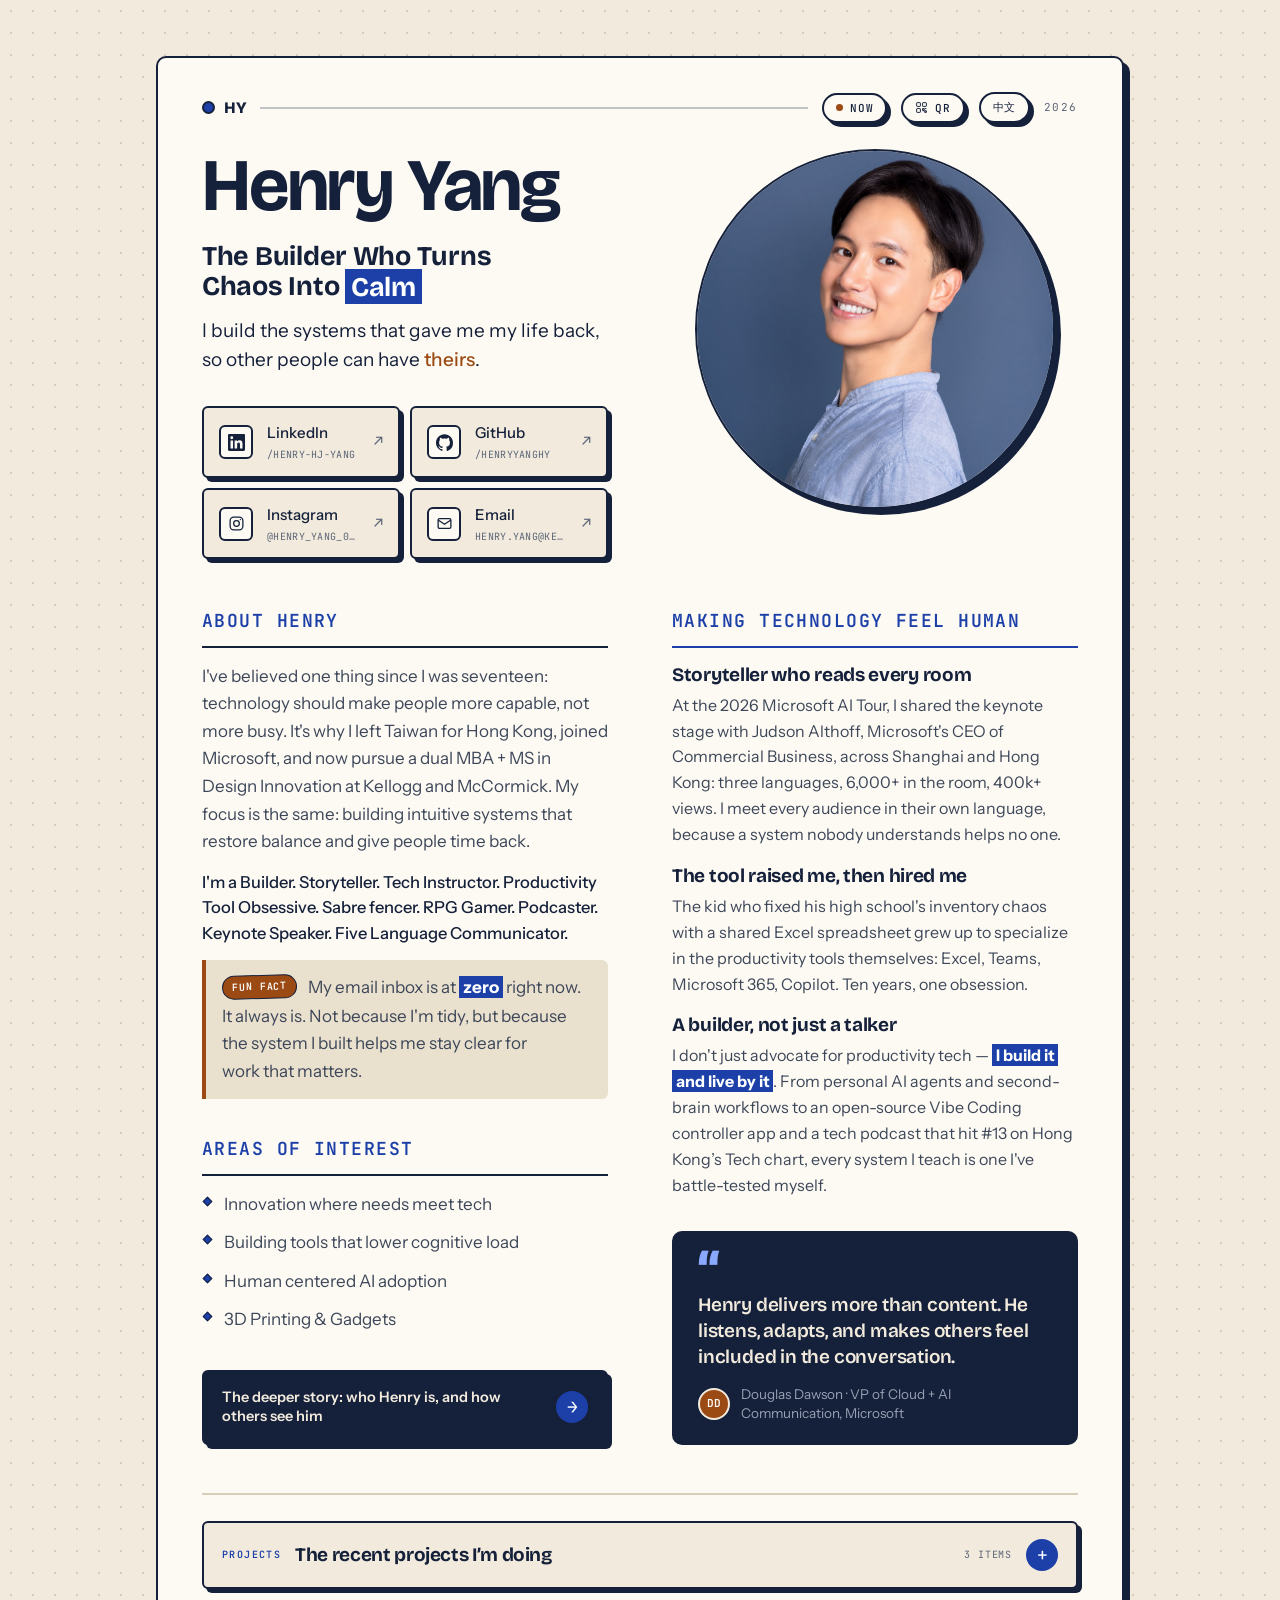
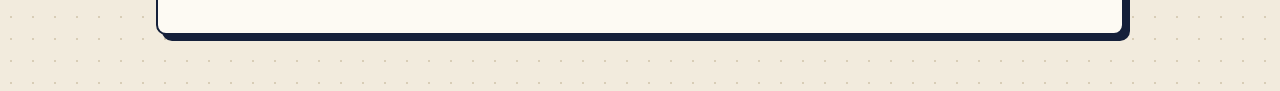
==== commit e4714f23: "style: rebalance the body columns so the left stays tight The larger proof text and testimonial made" ====
--- a/index.html
+++ b/index.html
@@ -62,7 +62,7 @@
 
   <!-- ?v= is a cache buster: bump it whenever v2.css changes, or returning
        visitors keep rendering new markup against a stale cached stylesheet. -->
-  <link rel="stylesheet" href="assets/css/v2.css?v=4.7" />
+  <link rel="stylesheet" href="assets/css/v2.css?v=4.8" />
 </head>
 <body>
 
--- a/assets/css/v2.css
+++ b/assets/css/v2.css
@@ -194,6 +194,10 @@
   .bio__row{display:grid;grid-template-columns:1fr 1fr;column-gap:clamp(34px,5vw,64px);align-items:start}
   .bio__cell--intro{justify-content:space-between}
   .block__head{font-size:13px}
+  /* Side by side, the right column sets one step smaller so the two columns
+     come out within ~20px of each other and the left keeps its tight rhythm. */
+  .proof__text{font-size:16px}
+  .testimonial__quote{font-size:19px}
 }
 @media (max-width:859px){
   .bio__row,.bio__cell{display:contents}
@@ -600,11 +604,18 @@
 .testimonial .quote-gloss{color:var(--on-band-dim)}
 
 /* "楊欣融 Henry Yang" is longer than "Henry Yang" and wrapped to two lines
-   at the display size the English name uses. */
+   at the display size the English name uses.
+   Measured: the line is 8.5-8.7em wide (Bricolage's optical size makes it
+   wider when small), and the sizes below leave >=5% of the cell free at every
+   width from 320 to 1500px, as headroom for system CJK faces (PingFang /
+   Noto / JhengHei) that run a little wider.
+   One column: the cell is 278px up to 379px, then ~0.85 x viewport - 39px.
+   Two columns (>=860px): 333px at 860, ~406px from 1050 on. */
 html[lang="zh-Hant"] .hero__name[lang="zh-Hant"]{
-  /* Sized so it stays on one line in the two-column band (~880-1100px),
-     where the intro cell is narrowest relative to the viewport. */
-  font-size:clamp(24px,3.4vw,40px);
+  font-size:clamp(30px,calc(9.3vw - 5px),56px);
+}
+@media (min-width:860px){
+  html[lang="zh-Hant"] .hero__name[lang="zh-Hant"]{font-size:clamp(36px,calc(4.7vw - 4px),45px)}
 }
 
 /* The rail has ~54px of slack at 375px, and the language pill needs ~58px.
